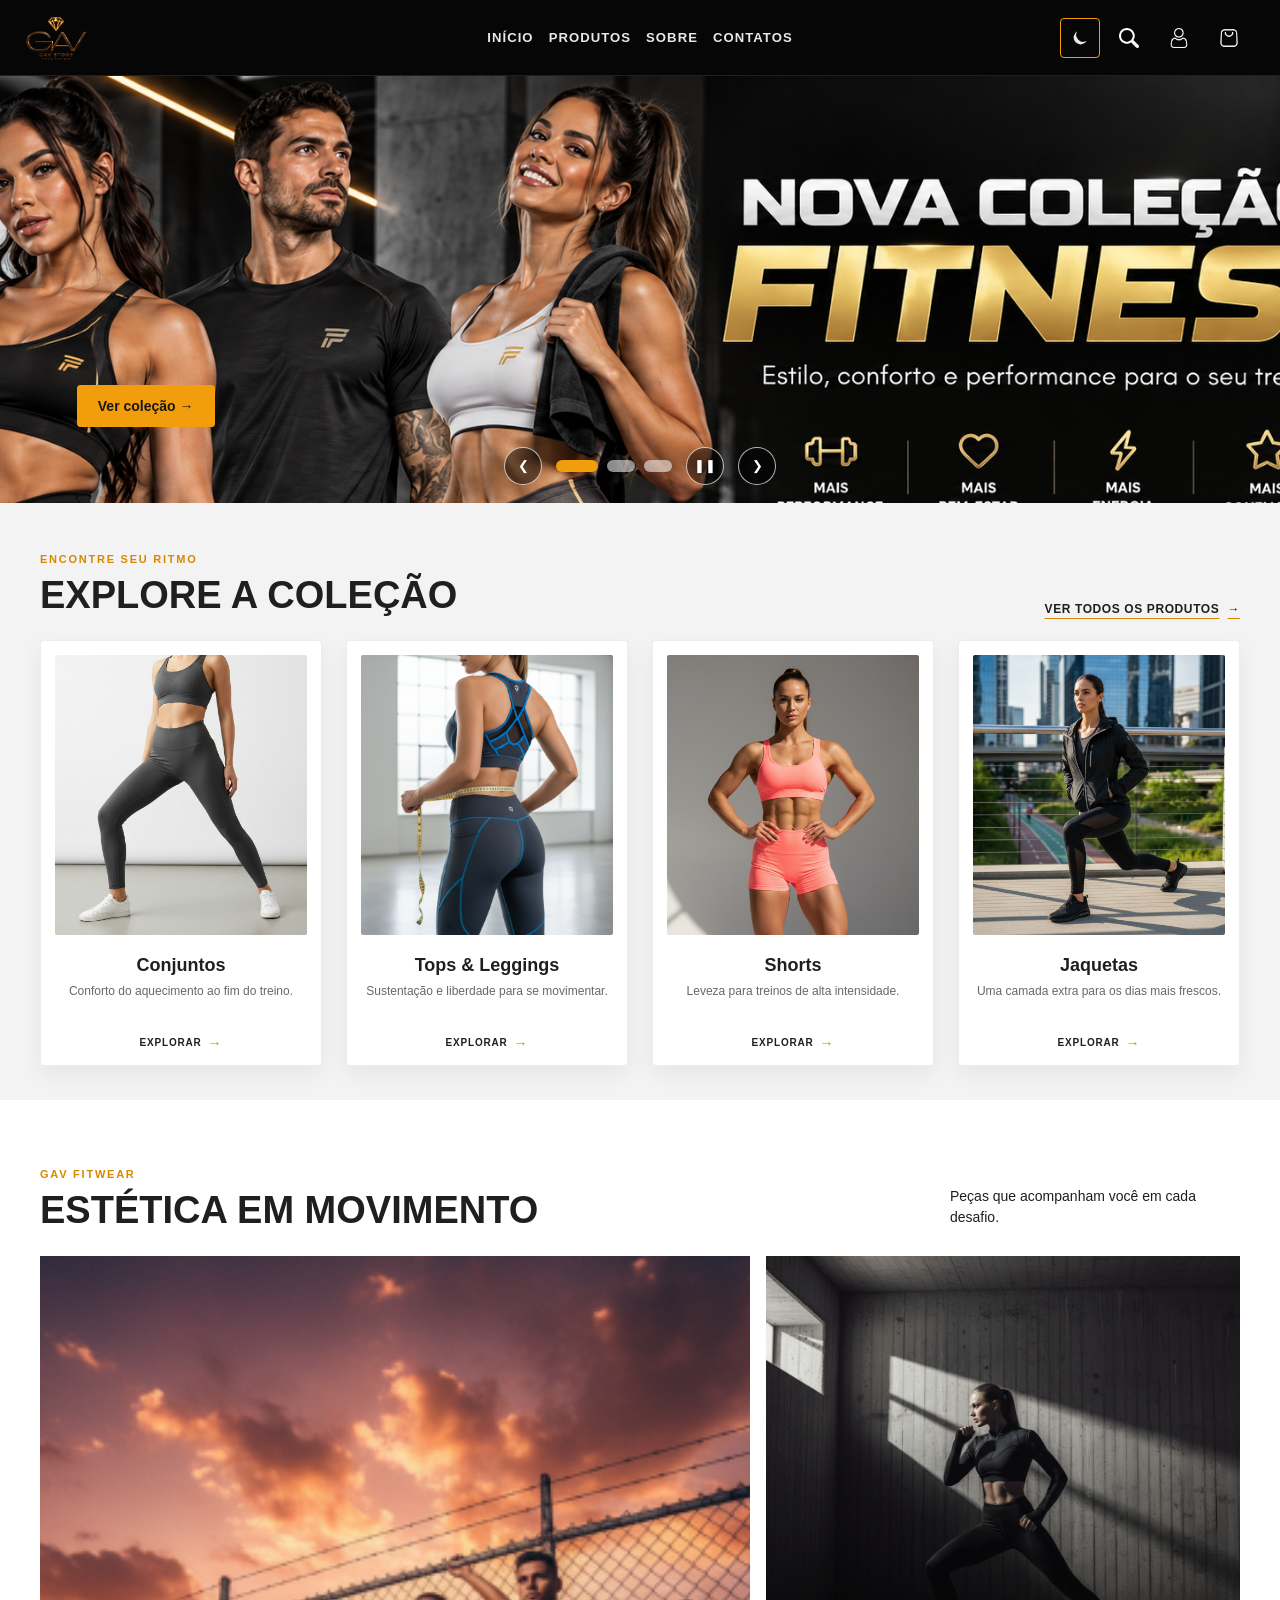
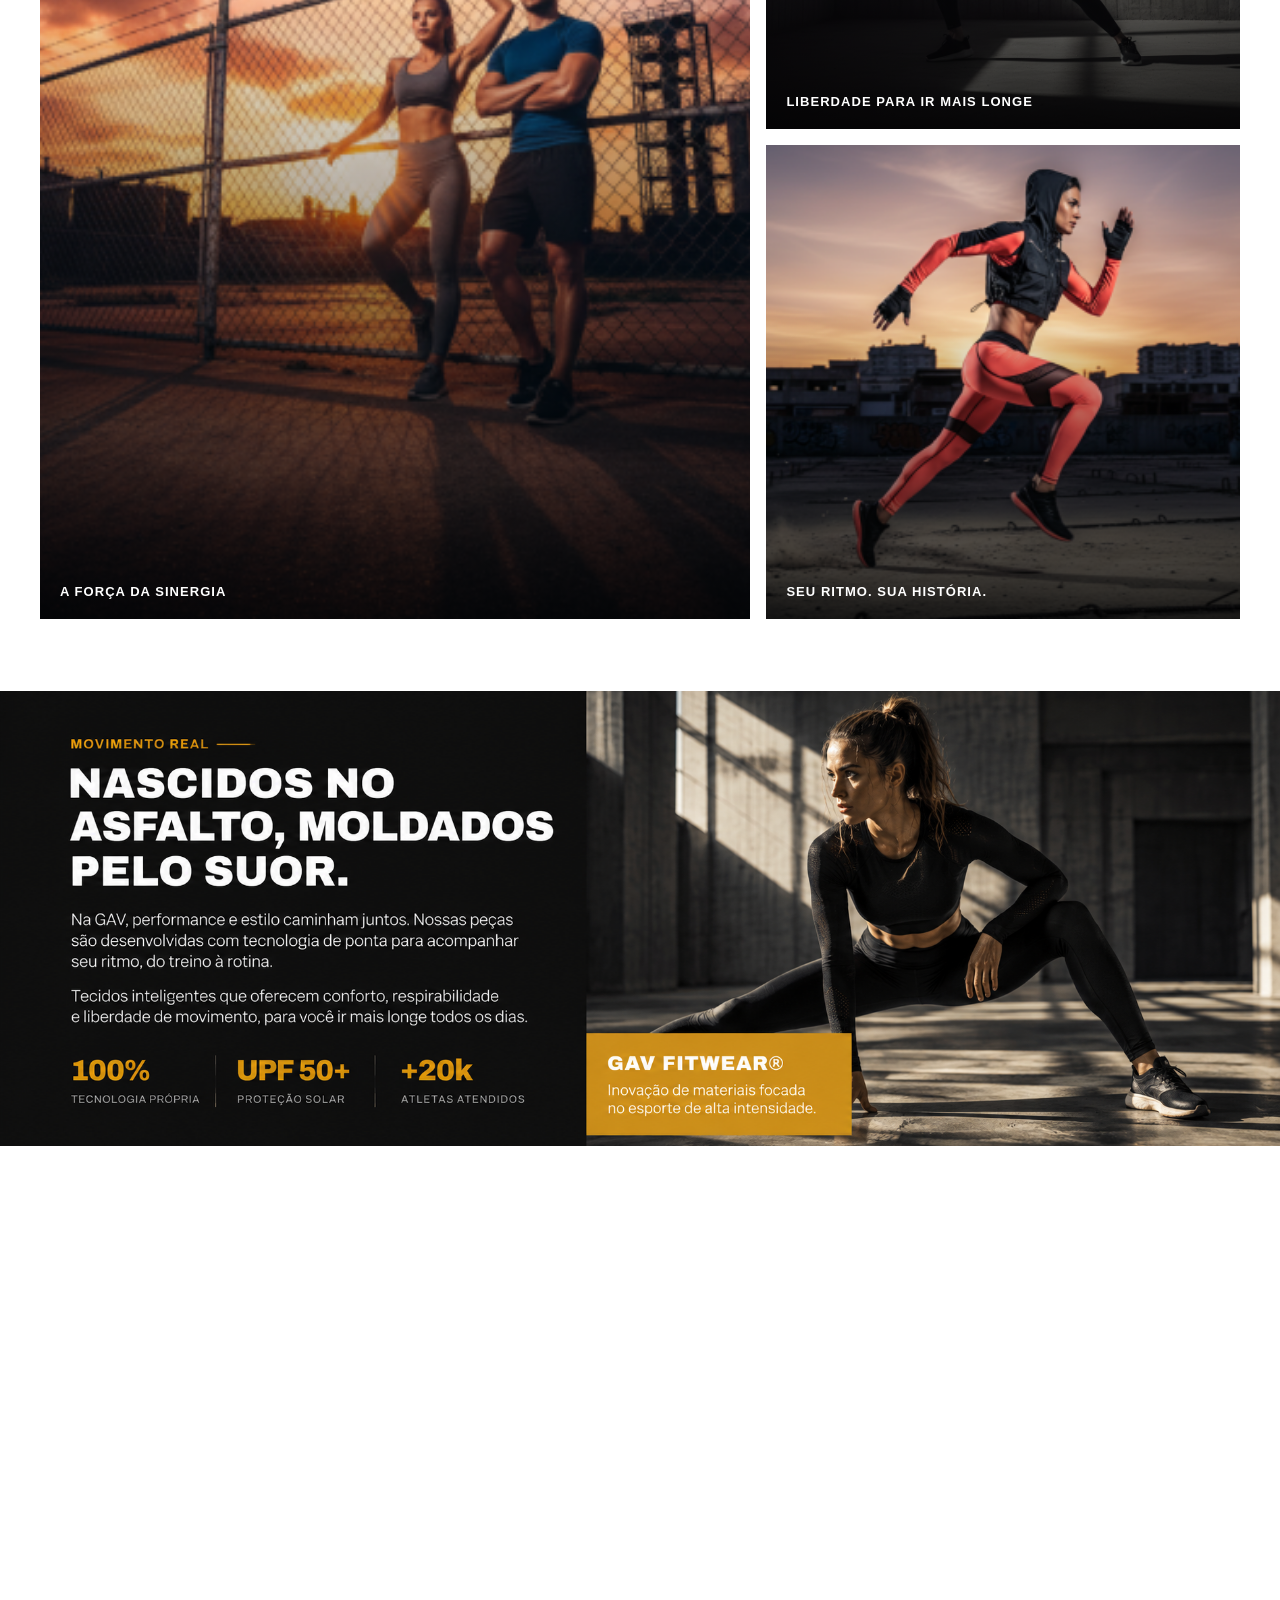
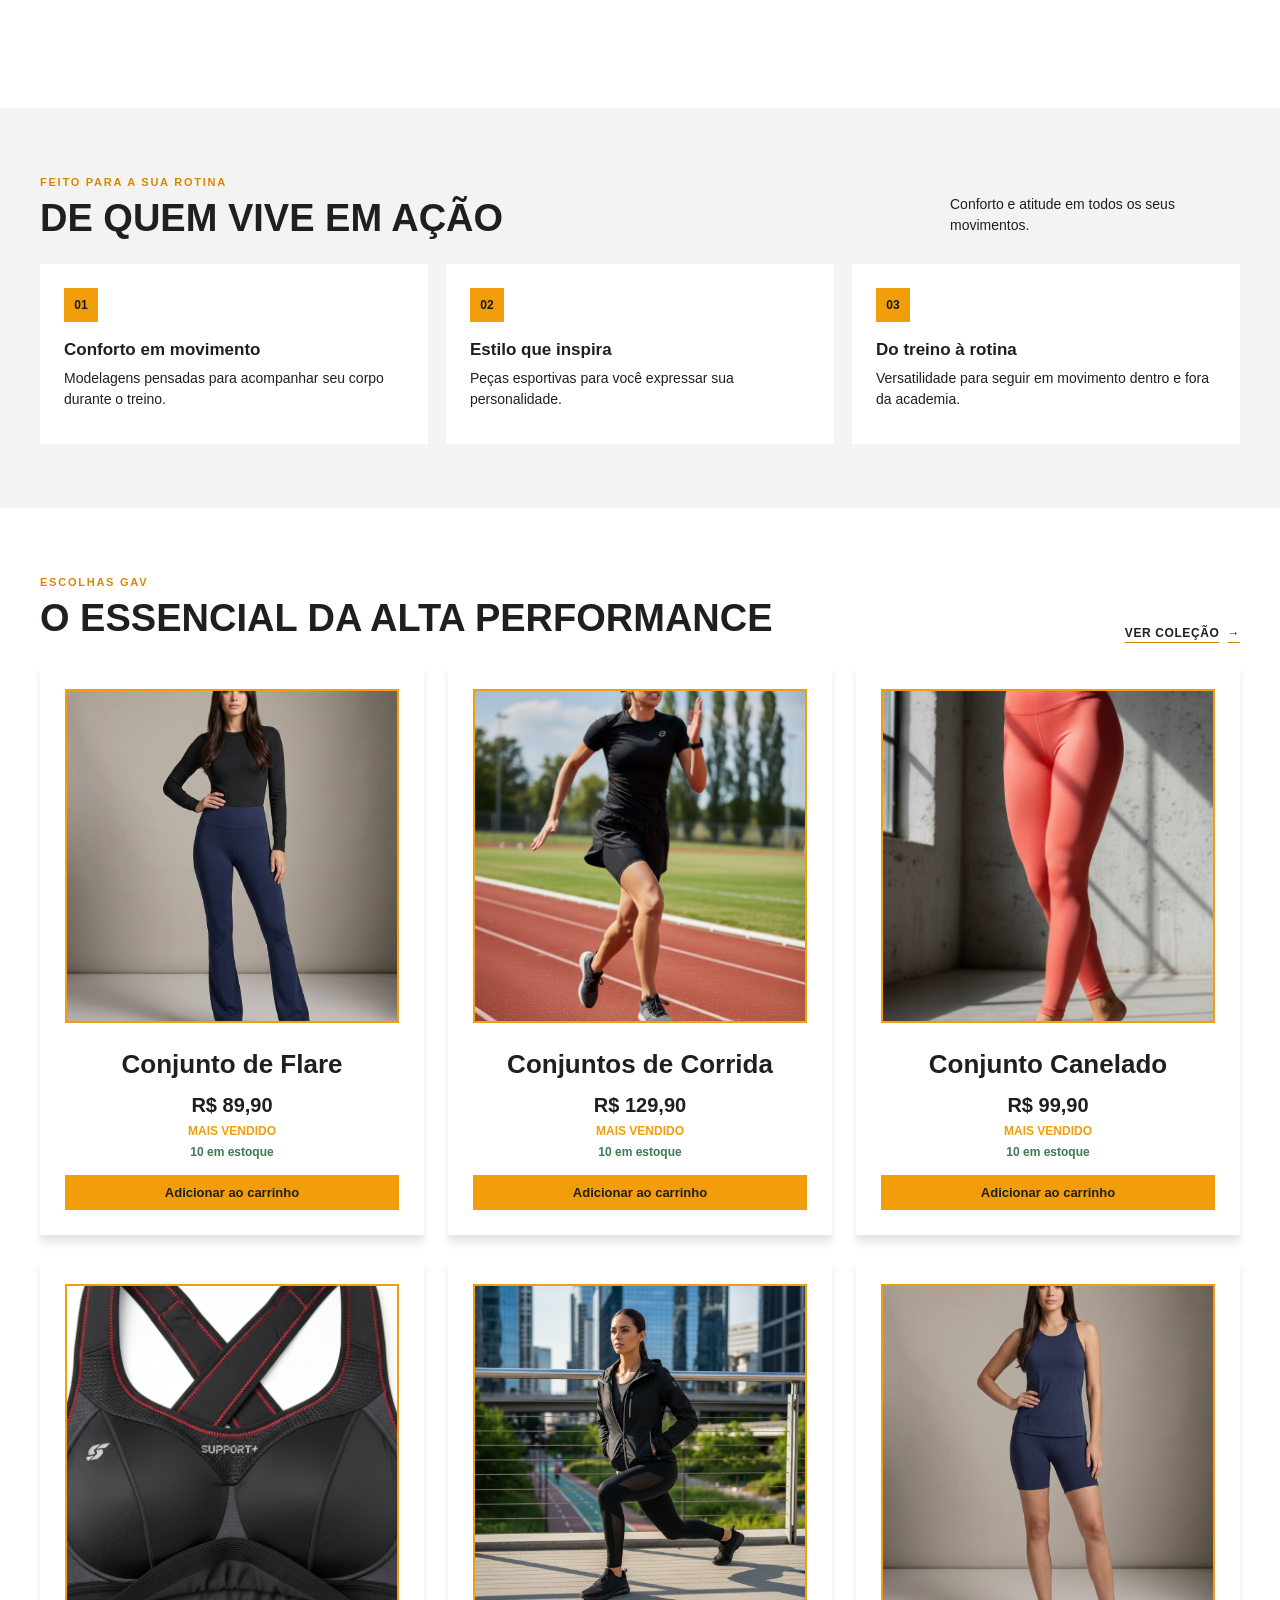
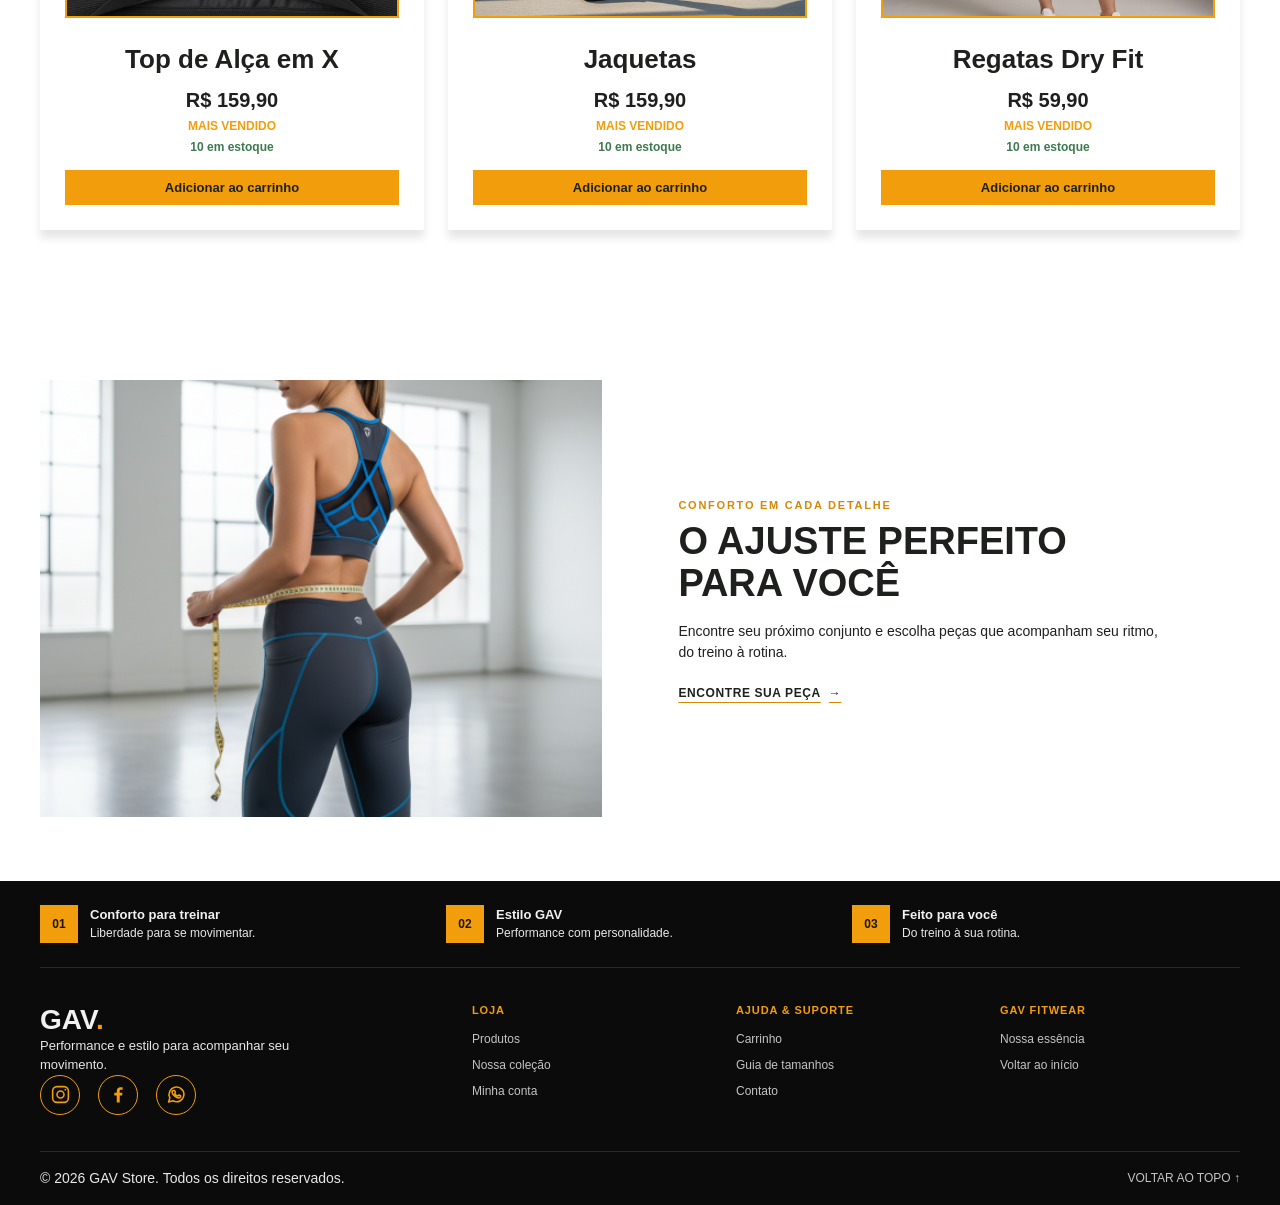
==== index.html @ d222a847 "Site Gav Store WEB" ====
<!DOCTYPE html>
<html lang="pt-BR">
<head>
    <meta charset="UTF-8">
    <meta name="viewport" content="width=device-width, initial-scale=1.0">
    <title>GAV Store</title>
    <link rel="stylesheet" href="style.css">
    
</head>
<body id="Inicio">
    <header class="cabecalho">
      <a class="link-logo" href="#Inicio" aria-label="GAV Store - início">
        <img class="logo-imagem" src="imagens/logo3d.png" alt="Logo da GAV Store" width="150" height="150">
      </a>

      <a class="carrinho" href="carrinho.html" aria-label="Carrinho de compras" title="Carrinho">
        <img src="imagens/carrinho.png" alt="">
      </a>
      <a class="perfil" href="perfil.html" aria-label="Perfil de usuario" title="Perfil">
        <img src="imagens/perfil.png" alt=""> 
      </a>
      <a class="lupa" href="pesquisa.html" aria-label="Pesquisar no site" title="Pesquisar">
        <img src="imagens/lupa.png" alt="">
      </a>
      <button class="alternar-tema" type="button" aria-label="Ativar tema escuro" aria-pressed="false"></button>
                <div id="topo">
            <nav class="menu"> 
                <a href="#Inicio">INÍCIO</a>
                <a href="#Produto" data-menu-site="produtos">PRODUTOS</a>
                <a href="#Sobre" data-menu-site="menuSobre">SOBRE</a>
                <a href="#Contatos" data-menu-site="menuContatos">CONTATOS</a>
            </nav>

        </div>
      </header>

      <main>
        <section class="carrossel" data-area-site="carrossel" aria-label="Destaques da GAV Store" aria-roledescription="carrossel">
          <div class="carrossel-slides">
            <article class="carrossel-slide ativo" aria-label="1 de 3" aria-roledescription="slide" aria-hidden="false">
              <img data-imagem-site="slide1" src="imagens/banner.png" alt="Atleta correndo em uma pista urbana ao entardecer">
              <a class="botao-banner" data-texto-site="botaoSlide1" href="#Produto">Ver coleção <span aria-hidden="true">&rarr;</span></a>
            </article>
            <article class="carrossel-slide" aria-label="2 de 3" aria-roledescription="slide" aria-hidden="true" inert>
              <img data-imagem-site="slide2" src="imagens/figma/atleta-estudio.png" alt="Atleta treinando em um estúdio de concreto iluminado">
            </article>
            <article class="carrossel-slide" aria-label="3 de 3" aria-roledescription="slide" aria-hidden="true" inert>
              <img data-imagem-site="slide3" src="imagens/figma/treino-dupla-por-do-sol.png" alt="Duas pessoas treinando em uma quadra ao pôr do sol">
              <div class="carrossel-legenda">
                <span>FEITO PARA VOCÊ</span>
                <h1>Seu movimento, suas regras.</h1>
                <p data-texto-site="descricaoSlide">Encontre peças que acompanham cada treino.</p>
                <a href="#Produto" class="botao-banner" data-texto-site="botaoSlide3">Explore os produtos</a>
              </div>
            </article>
          </div>

          <div class="carrossel-controles">
            <button class="carrossel-seta anterior" type="button" aria-label="Slide anterior">
              <span aria-hidden="true">&#10094;</span>
            </button>
            <div class="carrossel-indicadores" aria-label="Escolher destaque">
              <button class="ativo" type="button" aria-label="Ir para o slide 1" aria-current="true"></button>
              <button type="button" aria-label="Ir para o slide 2"></button>
              <button type="button" aria-label="Ir para o slide 3"></button>
            </div>
            <button class="carrossel-pausa" type="button" aria-label="Pausar carrossel" aria-pressed="false">
              <span aria-hidden="true">&#10074;&#10074;</span>
            </button>
            <button class="carrossel-seta proximo" type="button" aria-label="Próximo slide">
              <span aria-hidden="true">&#10095;</span>
            </button>
          </div>
        </section>

        <section class="colecao-inicial" data-area-site="colecao" aria-labelledby="colecao-inicial-titulo">
          <div class="titulo-secao">
            <div>
              <span class="sobretitulo">ENCONTRE SEU RITMO</span>
              <h2 id="colecao-inicial-titulo">EXPLORE A COLEÇÃO</h2>
            </div>
            <a class="link-secao" href="#Produto">VER TODOS OS PRODUTOS <span aria-hidden="true">&rarr;</span></a>
          </div>
          <div class="secao-cards">
          <div class="card">
            <img data-imagem-site="categoria1" src="imagens/figma/conjunto-preto.png" alt="Conjunto preto de top e legging esportiva">
            <h3>Conjuntos</h3>
            <p>Conforto do aquecimento ao fim do treino.</p>
            <a class="link-categoria" href="#Produto">EXPLORAR <span aria-hidden="true">&rarr;</span></a>
          </div>
          <div class="card">
            <img data-imagem-site="categoria2" src="imagens/figma/ajuste-conjunto-azul.png" alt="Conjunto esportivo azul com detalhes cruzados nas costas">
            <h3>Tops &amp; Leggings</h3>
            <p>Sustentação e liberdade para se movimentar.</p>
            <a class="link-categoria" href="#Produto">EXPLORAR <span aria-hidden="true">&rarr;</span></a>
          </div>
          <div class="card">
            <img data-imagem-site="categoria3" src="imagens/figma/conjunto-coral-shorts.png" alt="Conjunto esportivo coral com shorts">
            <h3>Shorts</h3>
            <p>Leveza para treinos de alta intensidade.</p>
            <a class="link-categoria" href="#Produto">EXPLORAR <span aria-hidden="true">&rarr;</span></a>
          </div>
          <div class="card">
            <img data-imagem-site="categoria4" src="imagens/figma/atleta-jaqueta-urbana.png" alt="Atleta usando jaqueta esportiva em ambiente urbano">
            <h3>Jaquetas</h3>
            <p>Uma camada extra para os dias mais frescos.</p>
            <a class="link-categoria" href="#Produto">EXPLORAR <span aria-hidden="true">&rarr;</span></a>
          </div>
          </div>
        </section>

        <section class="movimento" id="Sobre" data-area-site="movimento" aria-labelledby="movimento-titulo">
          <div class="titulo-secao">
            <div>
              <span class="sobretitulo">GAV FITWEAR</span>
              <h2 id="movimento-titulo">ESTÉTICA EM MOVIMENTO</h2>
            </div>
            <p>Peças que acompanham você em cada desafio.</p>
          </div>
          <div class="galeria-movimento">
            <a class="imagem-movimento destaque-movimento" href="#Produto">
              <img data-imagem-site="galeria1" src="imagens/figma/treino-dupla-por-do-sol-preview.png" alt="Atleta correndo em uma pista urbana ao entardecer">
              <span>A FORÇA DA SINERGIA</span>
            </a>
            <a class="imagem-movimento" href="#Produto">
              <img data-imagem-site="galeria2" src="imagens/figma/atleta-estudio-preview.png" alt="Atleta treinando em um estúdio de concreto iluminado">
              <span>LIBERDADE PARA IR MAIS LONGE</span>
            </a>
            <a class="imagem-movimento" href="#Produto"> 
              <img data-imagem-site="galeria3" src="imagens/figma/corrida-urbana-preview.png" alt="Duas pessoas treinando em uma quadra ao pôr do sol">
              <span>SEU RITMO. SUA HISTÓRIA.</span>
            </a>
          </div>
        </section>

        <img class="bannercentro" data-area-site="bannerCentro" data-imagem-site="bannerCentro" src="imagens/bannercentro.png" alt="Atleta correndo por uma trilha em meio à natureza" width="1265" height="450">

        <section class="video-destaque" data-area-site="video" aria-label="Vídeo da GAV Store">
          <iframe
            src="https://www.youtube.com/embed/s7lfjcOwQko"
            title="Vídeo da GAV Store"
            allow="accelerometer; autoplay; clipboard-write; encrypted-media; gyroscope; picture-in-picture; web-share"
            allowfullscreen>
          </iframe>
        </section>

        <section class="manifesto" data-area-site="manifesto" aria-labelledby="manifesto-titulo">
          <div class="titulo-secao">
            <div>
              <span class="sobretitulo">FEITO PARA A SUA ROTINA</span>
              <h2 id="manifesto-titulo">DE QUEM VIVE EM AÇÃO</h2>
            </div>
            <p>Conforto e atitude em todos os seus movimentos.</p>
          </div>
          <div class="diferenciais">
            <article class="diferencial">
              <span class="diferencial-icone" aria-hidden="true">01</span>
              <h3>Conforto em movimento</h3>
              <p>Modelagens pensadas para acompanhar seu corpo durante o treino.</p>
            </article>
            <article class="diferencial">
              <span class="diferencial-icone" aria-hidden="true">02</span>
              <h3>Estilo que inspira</h3>
              <p>Peças esportivas para você expressar sua personalidade.</p>
            </article>
            <article class="diferencial">
              <span class="diferencial-icone" aria-hidden="true">03</span>
              <h3>Do treino à rotina</h3>
              <p>Versatilidade para seguir em movimento dentro e fora da academia.</p>
            </article>
          </div>
        </section>

        <section class="best-sellers" id="Produto" data-area-site="produtos" aria-labelledby="best-sellers-titulo">
          <div class="titulo-secao">
            <div>
              <span class="sobretitulo">ESCOLHAS GAV</span>
              <h2 id="best-sellers-titulo">O ESSENCIAL DA ALTA PERFORMANCE</h2>
            </div>
            <a class="link-secao" href="#Produto">VER COLEÇÃO <span aria-hidden="true">&rarr;</span></a>
          </div>
          <div class="secao-cards" id="lista-produtos" aria-live="polite"></div>
          <p id="aviso-produtos" role="alert" aria-live="assertive"></p>
        </section>

        <section class="guia-tamanhos" data-area-site="guia" aria-labelledby="guia-tamanhos-titulo">
          <img data-imagem-site="guia" src="imagens/figma/ajuste-conjunto-azul.png" alt="Atleta verificando o ajuste de um conjunto esportivo azul">
          <div class="conteudo-guia">
            <span class="sobretitulo">CONFORTO EM CADA DETALHE</span>
            <h2 id="guia-tamanhos-titulo">O AJUSTE PERFEITO PARA VOCÊ</h2>
            <p>Encontre seu próximo conjunto e escolha peças que acompanham seu ritmo, do treino à rotina.</p>
            <a class="link-secao" href="#Produto">ENCONTRE SUA PEÇA <span aria-hidden="true">&rarr;</span></a>
          </div>
        </section>
      </main>

      <footer class="rodape" id="Contatos">
        <div class="beneficios-rodape" data-area-site="beneficiosRodape" aria-label="Diferenciais da GAV Store">
          <div><span aria-hidden="true">01</span><p><strong>Conforto para treinar</strong><br>Liberdade para se movimentar.</p></div>
          <div><span aria-hidden="true">02</span><p><strong>Estilo GAV</strong><br>Performance com personalidade.</p></div>
          <div><span aria-hidden="true">03</span><p><strong>Feito para você</strong><br>Do treino à sua rotina.</p></div>
        </div>
        <div class="rodape-conteudo">
          <div class="rodape-marca">
            <a class="marca-rodape" href="#Inicio">GAV<span>.</span></a>
            <p>Performance e estilo para acompanhar seu movimento.</p>
            <div class="redes-sociais" aria-label="Redes sociais da GAV Store">
              <a href="https://www.instagram.com/" data-rede-social="instagram" target="_blank" rel="noopener noreferrer" aria-label="Instagram" title="Instagram">
                <svg viewBox="0 0 24 24" aria-hidden="true">
                  <rect x="3" y="3" width="18" height="18" rx="5"></rect>
                  <circle cx="12" cy="12" r="4"></circle>
                  <circle class="ponto-icone" cx="17.5" cy="6.5" r="1"></circle>
                </svg>
              </a>
              <a href="https://www.facebook.com/" data-rede-social="facebook" target="_blank" rel="noopener noreferrer" aria-label="Facebook" title="Facebook">
                <svg viewBox="0 0 24 24" aria-hidden="true">
                  <path class="icone-preenchido" d="M13.4 21v-8h2.7l.4-3h-3.1V8.1c0-.9.3-1.5 1.6-1.5h1.7V3.9c-.3 0-1.3-.1-2.5-.1-2.5 0-4.2 1.5-4.2 4.3V10H7.2v3H10v8h3.4z"></path>
                </svg>
              </a>
              <a href="https://www.whatsapp.com/" data-rede-social="whatsapp" target="_blank" rel="noopener noreferrer" aria-label="WhatsApp" title="WhatsApp">
                <svg viewBox="0 0 24 24" aria-hidden="true">
                  <path d="M20.5 11.8a8.5 8.5 0 0 1-12.6 7.4L3 20.5l1.4-4.7a8.5 8.5 0 1 1 16.1-4z"></path>
                  <path d="M8.5 7.8c.2-.4.4-.4.7-.4h.4c.2 0 .3.1.4.4l.7 1.7c.1.2.1.4 0 .5l-.5.6c-.2.2-.2.3-.1.5.3.6.8 1.1 1.3 1.5.6.5 1.2.8 1.8 1 .2.1.4.1.5-.1l.7-.8c.2-.2.3-.2.5-.1l1.6.8c.2.1.3.2.3.4 0 .3-.2 1.2-.8 1.6-.5.4-1.1.6-1.8.5-.6-.1-1.4-.3-2.4-.8-1.3-.6-2.4-1.6-3.3-2.7-.9-1-1.4-2.2-1.5-3.1 0-.7.2-1.2.5-1.5z"></path>
                </svg>
              </a>
            </div>
          </div>
          <nav class="rodape-links" aria-label="Links da loja">
            <div>
              <h3>LOJA</h3>
              <a href="#Produto">Produtos</a>
              <a href="#Sobre">Nossa coleção</a>
              <a href="perfil.html">Minha conta</a>
            </div>
            <div>
              <h3>AJUDA &amp; SUPORTE</h3>
              <a href="carrinho.html">Carrinho</a>
              <a href="#guia-tamanhos-titulo">Guia de tamanhos</a>
              <a href="#Contatos">Contato</a>
            </div>
            <div>
              <h3>GAV FITWEAR</h3>
              <a href="#Sobre">Nossa essência</a>
              <a href="#Inicio">Voltar ao início</a>
            </div>
          </nav>
        </div>
        <div class="rodape-final">
          <p>&copy; 2026 GAV Store. Todos os direitos reservados.</p>
          <a href="#Inicio">VOLTAR AO TOPO &uarr;</a>
        </div>
      </footer>
      <script src="tema.js"></script>
      <script src="carrossel.js"></script>
      <script src="catalogo.js"></script>
      <script src="carrinho.js"></script>
      <script src="site-config.js"></script>
      <script src="metricas.js"></script>
</body>
</html>
---- style.css ----
body {
  background-color: var(--cor-fundo);
  color: var(--cor-texto);
  font-family: Arial, Helvetica, sans-serif;
  margin: 0;
  overflow-x: hidden;
  box-sizing: border-box;
}

:root {
  color-scheme: light;
  --cor-fundo: #ffffff;
  --cor-card: #ffffff;
  --cor-secao: #ffffff;
  --cor-secao-secundaria: #f3f3f3;
  --cor-texto: #1e201e;
  --cor-texto-suave: #686868;
  --cor-preco: #1e201e;
}

body[data-tema="escuro"] {
  color-scheme: dark;
  --cor-fundo: #171717;
  --cor-card: #252525;
  --cor-secao: #1c1c1c;
  --cor-secao-secundaria: #242424;
  --cor-texto: #f1f1f1;
  --cor-texto-suave: #c4c4c4;
  --cor-preco: #f1f1f1;
}

*,
*::before,
*::after {
  box-sizing: inherit;
}

[hidden] {
  display: none !important;
}


h1 {
    color: rgb(225, 225, 225);
    font-family: Arial, sans-serif;

}

p {
    color: rgb(255, 255, 255);
    font-size: 14px;
    line-height: 1.5; 
    
}

.cabecalho {
  position: relative;
  display: flex;
  justify-content: space-between;
  align-items: center;
  background-color: #060606;
  padding: 10px 24px;
  height: 76px;
  box-sizing: border-box;
  color: rgb(5, 5, 5);
  border-bottom: 1px solid rgba(255, 255, 255, 0.1);
}

.link-logo {
  position: absolute;
  left: 24px;
  top: 50%;
  display: flex;
  width: 64px;
  height: 64px;
  align-items: center;
  justify-content: center;
  transform: translateY(-50%);
}

.link-logo .logo-imagem {
  display: block;
  width: 100%;
  height: 100%;
  object-fit: contain;
}

.logo h1 {
    margin: 0;
    font-size: 2rem;
}
.logo {
  position: absolute;
  right: 60%;
  left: 100px;
  top: 50%;
  transform: translateY(-50%);
}

.lupa {
  position: absolute;
  right: 130px;
  top: 50%;
  display: flex;
  align-items: center;
  justify-content: center;
  width: 42px;
  height: 42px;
  transform: translateY(-50%);
}
.lupa img {
  width: 20px;
  height: 20px;
  filter: invert(1);
  transition: filter 0.2s ease, transform 0.2s ease;
}

.lupa:hover img,
.lupa:focus-visible img {
  filter: invert(70%) sepia(96%) saturate(1160%) hue-rotate(352deg) brightness(98%) contrast(94%);
  transform: scale(1.12);
}

.carrinho {
  position: absolute;
  right: 30px;
  top: 50%;
  display: flex;
  align-items: center;
  justify-content: center;
  width: 42px;
  height: 42px;
  transform: translateY(-50%);
}
.carrinho img {
  width: 20px;
  height: 20px;
  filter: invert(1);
  transition: filter 0.2s ease, transform 0.2s ease;
}
.carrinho:hover img,
.carrinho:focus-visible img {
  filter: invert(70%) sepia(96%) saturate(1160%) hue-rotate(352deg) brightness(98%) contrast(94%);
  transform: scale(1.12);
}

.perfil {
  position: absolute;
  right: 80px;
  top: 50%;
  display: flex;
  align-items: center;
  justify-content: center;
  width: 42px;
  height: 42px;
  transform: translateY(-50%);
}
.perfil img {
  width: 20px;
  height: 20px;
  filter: invert(1);
  transition: filter 0.2s ease, transform 0.2s ease;
}

.perfil:hover img,
.perfil:focus-visible img {
  filter: invert(70%) sepia(96%) saturate(1160%) hue-rotate(352deg) brightness(98%) contrast(94%);
  transform: scale(1.12);
}

.alternar-tema {
  position: absolute;
  right: 180px;
  top: 50%;
  display: flex;
  width: 40px;
  height: 40px;
  align-items: center;
  justify-content: center;
  padding: 0;
  transform: translateY(-50%);
  border: 1px solid #f29d0b;
  border-radius: 4px;
  background-color: transparent;
  color: #e8e8e8;
  cursor: pointer;
  transition: background-color 0.2s ease, color 0.2s ease;
}

.alternar-tema svg {
  width: 20px;
  height: 20px;
  fill: none;
  stroke: currentColor;
  stroke-linecap: round;
  stroke-linejoin: round;
  stroke-width: 1.8;
}

.alternar-tema .icone-lua {
  fill: currentColor;
  stroke: none;
}

.alternar-tema:hover,
.alternar-tema:focus-visible {
  background-color: #f29d0b;
  color: #1e201e;
}

.menu {
  display: flex;
  justify-content: center;
  gap: 28px;
}

.menu a {
  position: relative;
  padding: 10px 0;
  color: #e8e8e8;
  text-decoration: none;
  font-family: Montserrat, Arial, sans-serif;
  font-weight: bold;
  font-size: 0.82rem;
  letter-spacing: 0.08em;
}

.menu a::after {
  position: absolute;
  right: 0;
  bottom: 3px;
  left: 0;
  height: 2px;
  transform: scaleX(0);
  transform-origin: left;
  background-color: #f29d0b;
  content: "";
  transition: transform 0.2s ease;
}

.menu a:hover,
.menu a:focus-visible {
  color: #fff;
}

.menu a:hover::after,
.menu a:focus-visible::after {
  transform: scaleX(1);
}


#topo nav {
    display: flex;
    gap: 15px;
}

#topo {
  flex: 1;
}

.banner {
  display: block;
  width: 100%;
  height: auto;
  object-fit: cover;
}

.carrossel {
  position: relative;
  overflow: hidden;
  width: 100%;
  background-color: #080808;
  color: #fff;
}

.carrossel-slides {
  position: relative;
  width: 100%;
  aspect-ratio: 3 / 1;
  background: #080808;
}

.carrossel-slide {
  position: absolute;
  inset: 0;
  overflow: hidden;
  display: none;
  opacity: 0;
}

.carrossel-slide.ativo {
  z-index: 1;
  display: block;
  animation: entrada-slide 500ms ease both;
}

@keyframes entrada-slide {
  from {
    opacity: 0.55;
  }
  to {
    opacity: 1;
  }
}

.carrossel-slide > img {
  display: block;
  width: 100%;
  height: 150%;
  object-fit: cover;
}

.carrossel-slide:nth-child(3) > img {
  object-position: center 38%;
}

.carrossel-slide:first-child > img {
  object-position: center;
}

@media (max-width: 600px) {
  .botao-banner {
    bottom: 58px;
    left: 22px;
    padding: 10px 14px;
    font-size: 11px;
  }
}

.carrossel-legenda {
  position: absolute;
  inset: 0;
  display: flex;
  flex-direction: column;
  align-items: flex-start;
  justify-content: center;
  padding: clamp(24px, 8vw, 120px);
  background: linear-gradient(90deg, rgba(0, 0, 0, 0.78), rgba(0, 0, 0, 0.32) 48%, transparent 78%);
}

.carrossel-legenda > span {
  color: #f29d0b;
  font-size: clamp(11px, 1.2vw, 15px);
  font-weight: bold;
  letter-spacing: 0.18em;
}

.carrossel-legenda h1 {
  max-width: 560px;
  margin: 12px 0;
  color: #fff;
  font-size: clamp(28px, 5.5vw, 68px);
  line-height: 1.05;
}

.carrossel-legenda p {
  max-width: 440px;
  margin: 0 0 20px;
  color: #f1f1f1;
  font-size: clamp(14px, 1.5vw, 19px);
}

.botao-banner {
  display: inline-block;
  padding: 12px 20px;
  border: 1px solid #f29d0b;
  border-radius: 3px;
  background-color: #f29d0b;
  color: #171717;
  font-size: 14px;
  font-weight: bold;
  text-decoration: none;
  transition: background-color 0.2s ease, color 0.2s ease;
  position: absolute;
  z-index: 1;
  bottom: 76px;
  left: clamp(22px, 6vw, 80px)
}

.botao-banner:hover,
.botao-banner:focus-visible {
  background-color: transparent;
  color: #f29d0b;
}

.carrossel-controles {
  position: absolute;
  z-index: 2;
  right: 0;
  bottom: 18px;
  left: 0;
  display: flex;
  align-items: center;
  justify-content: center;
  gap: 14px;
}

.carrossel-seta,
.carrossel-pausa {
  display: grid;
  width: 38px;
  height: 38px;
  place-items: center;
  border: 1px solid rgba(255, 255, 255, 0.7);
  border-radius: 50%;
  background-color: rgba(0, 0, 0, 0.48);
  color: #fff;
  cursor: pointer;
  transition: background-color 0.2s ease, color 0.2s ease;
}

.carrossel-seta:hover,
.carrossel-seta:focus-visible,
.carrossel-pausa:hover,
.carrossel-pausa:focus-visible {
  background-color: #f29d0b;
  color: #171717;
}

.carrossel-indicadores {
  display: flex;
  align-items: center;
  gap: 9px;
}

.carrossel-indicadores button {
  width: 28px;
  height: 12px;
  padding: 0;
  border: 0;
  border-radius: 8px;
  background-color: rgba(255, 255, 255, 0.55);
  cursor: pointer;
  transition: background-color 0.2s ease, width 0.2s ease;
}

.carrossel-indicadores button.ativo {
  width: 42px;
  background-color: #f29d0b;
}

@media (prefers-reduced-motion: reduce) {
  .carrossel-slide,
  .carrossel-seta,
  .carrossel-pausa,
  .carrossel-indicadores button {
    transition: none;
  }

  .carrossel-slide.ativo {
    animation: none;
  }
}

.bannercentro {
  display: block;
  width: min(100% - 0.5px, 1300px);
  height: auto;
  aspect-ratio: 1265 / 450;
  margin: 8px auto 24px;
  object-fit: cover;
}

.video-destaque {
  width: min(100% - 48px, 900px);
  margin: 0 auto 32px;
}

.video-destaque iframe {
  display: block;
  width: 100%;
  aspect-ratio: 16 / 9;
  border: 0;
}

.movimento,
.best-sellers {
  padding: 64px 0;
  background-color: var(--cor-secao);
  color: var(--cor-texto);
}

.titulo-secao {
  display: flex;
  width: min(100% - 48px, 1200px);
  align-items: flex-end;
  justify-content: space-between;
  gap: 24px;
  margin: 0 auto 24px;
}

.sobretitulo {
  color: #d88700;
  font-size: 11px;
  font-weight: bold;
  letter-spacing: 0.16em;
}

.titulo-secao h2,
.conteudo-guia h2 {
  margin: 8px 0 0;
  color: var(--cor-texto);
  font-size: clamp(24px, 3.2vw, 38px);
  font-weight: 800;
  line-height: 1.1;
}

.titulo-secao > p {
  max-width: 290px;
  margin: 0 0 4px;
  color: var(--cor-texto);
  font-size: 14px;
}

.galeria-movimento {
  display: grid;
  width: min(100% - 48px, 1200px);
  grid-template-columns: 1.2fr 0.8fr;
  grid-template-rows: repeat(2, minmax(170px, 1fr));
  gap: 16px;
  margin: 0 auto;
}

.imagem-movimento {
  position: relative;
  display: block;
  min-height: 170px;
  overflow: hidden;
  background-color: #171717;
  color: #fff;
}

.destaque-movimento {
  grid-row: span 2;
}

.imagem-movimento::after {
  position: absolute;
  inset: 35% 0 0;
  background: linear-gradient(transparent, rgba(0, 0, 0, 0.78));
  content: "";
}

.imagem-movimento img {
  display: block;
  width: 100%;
  height: 100%;
  min-height: inherit;
  object-fit: cover;
  transition: transform 0.4s ease;
}

.imagem-movimento:hover img,
.imagem-movimento:focus-visible img {
  transform: scale(1.04);
}

.imagem-movimento span {
  position: absolute;
  z-index: 1;
  bottom: 20px;
  left: 20px;
  color: #fff;
  font-size: 13px;
  font-weight: bold;
  letter-spacing: 0.08em;
}

.manifesto {
  padding: 64px 0;
  background-color: var(--cor-secao-secundaria);
  color: var(--cor-texto);
}

.diferenciais {
  display: grid;
  width: min(100% - 48px, 1200px);
  grid-template-columns: repeat(3, minmax(0, 1fr));
  gap: 18px;
  margin: 0 auto;
}

.diferencial {
  min-height: 180px;
  padding: 24px;
  background-color: var(--cor-secao);
}

.diferencial-icone {
  display: inline-grid;
  width: 34px;
  height: 34px;
  place-items: center;
  background-color: #f29d0b;
  color: #171717;
  font-size: 12px;
  font-weight: bold;
}

.diferencial h3 {
  margin: 18px 0 8px;
  color: var(--cor-texto);
  font-size: 17px;
}

.diferencial p {
  margin: 0;
  color: var(--cor-texto);
  font-size: 14px;
}

.best-sellers {
  padding-bottom: 48px;
}

.colecao-inicial {
  padding: 46px 0 34px;
  background-color: var(--cor-secao-secundaria);
  color: var(--cor-texto);
}

.colecao-inicial .titulo-secao {
  align-items: flex-end;
}

.colecao-inicial .secao-cards {
  padding-top: 0;
  padding-bottom: 0;
}

.colecao-inicial .card {
  padding: 14px;
  border: 1px solid rgba(30, 32, 30, 0.08);
  border-radius: 4px;
  box-shadow: 0 8px 22px rgba(0, 0, 0, 0.06);
}

.colecao-inicial .card:hover {
  transform: translateY(-5px);
}

.colecao-inicial .card img {
  aspect-ratio: 0.9 / 1;
  margin-bottom: 10px;
  border: 0;
  border-radius: 2px;
}

.colecao-inicial .card h3 {
  margin: 6px 0;
  font-size: 18px;
}

.colecao-inicial .card p {
  min-height: 42px;
  margin: 0 0 8px;
  color: var(--cor-texto-suave);
  font-size: 12px;
}

.link-categoria {
  display: inline-flex;
  align-items: center;
  gap: 6px;
  color: var(--cor-texto);
  font-size: 10px;
  font-weight: bold;
  letter-spacing: 0.08em;
  text-decoration: none;
}

.link-categoria:hover,
.link-categoria:focus-visible {
  color: #b87500;
}

.link-categoria span {
  color: #d88700;
  font-size: 14px;
}

.best-sellers .secao-cards {
  grid-template-columns: repeat(3, minmax(0, 1fr));
  padding-top: 0;
}

.link-secao {
  display: inline-flex;
  align-items: center;
  gap: 8px;
  color: var(--cor-texto);
  font-size: 12px;
  font-weight: bold;
  letter-spacing: 0.05em;
  text-decoration-color: #d88700;
  text-underline-offset: 5px;
}

.link-secao:hover,
.link-secao:focus-visible {
  color: #d88700;
}

.guia-tamanhos {
  display: grid;
  width: min(100% - 48px, 1200px);
  grid-template-columns: 1fr 1fr;
  align-items: center;
  gap: clamp(28px, 6vw, 80px);
  margin: 0 auto;
  padding: 64px 0;
  color: var(--cor-texto);
}

.guia-tamanhos > img {
  display: block;
  width: 100%;
  max-height: 440px;
  object-fit: cover;
}

.conteudo-guia h2 {
  max-width: 450px;
  margin-bottom: 16px;
}

.conteudo-guia p {
  max-width: 480px;
  margin: 0 0 20px;
  color: var(--cor-texto);
}

.rodape {
  margin-top: 0;
  padding: 0 40px;
  background-color: #0b0b0b;
  text-align: left;
}

.beneficios-rodape {
  display: grid;
  max-width: 1200px;
  grid-template-columns: repeat(3, minmax(0, 1fr));
  gap: 18px;
  margin: 0 auto;
  padding: 24px 0;
  border-bottom: 1px solid #292929;
}

.beneficios-rodape > div {
  display: flex;
  align-items: center;
  gap: 12px;
}

.beneficios-rodape > div > span {
  display: grid;
  width: 38px;
  height: 38px;
  flex: 0 0 auto;
  place-items: center;
  background-color: #f29d0b;
  color: #171717;
  font-size: 12px;
  font-weight: bold;
}

.beneficios-rodape p {
  color: #c4c4c4;
  font-size: 12px;
}

.beneficios-rodape strong {
  color: #f1f1f1;
  font-size: 13px;
}

.rodape-conteudo {
  display: grid;
  max-width: 1200px;
  grid-template-columns: 1fr 2fr;
  gap: 48px;
  margin: 0 auto;
  padding: 36px 0;
}

.marca-rodape {
  color: #f1f1f1;
  font-size: 28px;
  font-weight: 900;
  text-decoration: none;
}

.marca-rodape span {
  color: #f29d0b;
}

.rodape-marca > p {
  max-width: 260px;
  margin: 12px 0 18px;
  color: #c4c4c4;
  font-size: 13px;
}

.rodape-marca .redes-sociais {
  justify-content: flex-start;
  margin-bottom: 0;
}

.rodape-links {
  display: grid;
  grid-template-columns: repeat(3, minmax(0, 1fr));
  gap: 24px;
}

.rodape-links > div {
  display: grid;
  align-content: start;
  gap: 12px;
}

.rodape-links h3 {
  margin: 0 0 4px;
  color: #f29d0b;
  font-size: 11px;
  letter-spacing: 0.08em;
}

.rodape-links a,
.rodape-final a {
  color: #c4c4c4;
  font-size: 12px;
  text-decoration: none;
}

.rodape-links a:hover,
.rodape-links a:focus-visible,
.rodape-final a:hover,
.rodape-final a:focus-visible {
  color: #f29d0b;
}

.rodape-final {
  display: flex;
  max-width: 1200px;
  align-items: center;
  justify-content: space-between;
  gap: 16px;
  margin: 0 auto;
  padding: 16px 0;
  border-top: 1px solid #292929;
}

.redes-sociais {
  display: flex;
  justify-content: center;
  gap: 18px;
  margin-bottom: 14px;
}

.redes-sociais a {
  display: inline-flex;
  width: 40px;
  height: 40px;
  align-items: center;
  justify-content: center;
  border: 1px solid #f29d0b;
  border-radius: 50%;
  color: #f29d0b;
  transition: background-color 0.2s ease, color 0.2s ease, transform 0.2s ease;
}

.redes-sociais a:hover,
.redes-sociais a:focus-visible {
  background-color: #f29d0b;
  color: #0b0b0b;
  transform: translateY(-2px);
}

.redes-sociais svg {
  width: 21px;
  height: 21px;
  fill: none;
  stroke: currentColor;
  stroke-linecap: round;
  stroke-linejoin: round;
  stroke-width: 1.8;
}

.redes-sociais .icone-preenchido,
.redes-sociais .ponto-icone {
  fill: currentColor;
  stroke: none;
}

.rodape p {
  margin: 0;
  color: #e8e8e8;
}

.secao-cards {
  display: grid;
  grid-template-columns: repeat(4, minmax(0, 1fr));
  gap: 24px;
  width: min(100% - 48px, 1200px);
  margin: 0 auto;
  padding: 24px 0;
}

.card {
  background-color: var(--cor-card);
  border-radius: 10px;
  padding: 25px;
  width: 100%;
  text-align: center;
  box-shadow: 0 8px 8px rgba(0, 0, 0, 0.10);
  transition: transform 0.3s;
  box-sizing: border-box;
}

.card:hover {
  transform: scale(1.05);
}

.card img {
  width: 100%;
  aspect-ratio: 1 / 1.2;
  height: auto;
  object-fit: cover;
  border-radius: 10px;
  border: 2px solid #f29d0b;
  margin-bottom: 12px;
  box-sizing: border-box;
}

.best-sellers .card,
.best-sellers .card img {
  border-radius: 0;
}

.best-sellers .card img {
  aspect-ratio: 1 / 1;
}

.card .galeria-card-produto {
  display: grid;
  gap: 8px;
  margin-bottom: 12px;
}

.card .quadro-imagem-principal {
  overflow: hidden;
  aspect-ratio: 1 / 1;
  background-color: var(--cor-secao-secundaria);
}

.card .galeria-card-produto > .imagem-principal-produto {
  display: block;
  width: 100%;
  height: 100%;
  aspect-ratio: auto;
  margin: 0;
  object-fit: cover;
  transition: transform 0.2s ease;
}

.card .miniaturas-produto {
  display: flex;
  justify-content: center;
  gap: 7px;
}

.card .miniatura-produto {
  width: 44px;
  height: 48px;
  overflow: hidden;
  padding: 2px;
  border: 1px solid #d7d7d7;
  border-radius: 4px;
  background: var(--cor-card);
  cursor: pointer;
}

.card .miniatura-produto.selecionada,
.card .miniatura-produto:focus-visible {
  border: 2px solid #f29d0b;
  outline: 0;
}

.card .miniatura-produto img {
  display: block;
  width: 100%;
  height: 100%;
  margin: 0;
  border: 0;
  border-radius: 2px;
  aspect-ratio: auto;
  object-fit: cover;
}

.card h3 {
  color: var(--cor-texto);
  font-family: Montserrat, sans-serif;
  font-size: 26px;
  margin-bottom: 10px;
}

.card p {
  color: #efb70f;
  font-size: 14px;
}

.card .preco {
  color: var(--cor-preco);
  font-size: 20px;
  font-weight: bold;
  margin: 8px 0 4px;
}

.etiqueta {
  color: #f29d0b;
  display: block;
  font-size: 12px;
  font-weight: bold;
  text-transform: uppercase;
}

.card .estoque-produto {
  margin: 5px 0 0;
  color: #3d7950;
  font-size: 12px;
  font-weight: 700;
}

.card .estoque-produto.sem-estoque {
  color: #a23d3d;
}

.botao-carrinho {
  display: block;
  width: 100%;
  margin-top: 14px;
  padding: 10px 12px;
  border: 0;
  background-color: #f29d0b;
  color: #1e201e;
  font-size: 13px;
  font-weight: bold;
  font-family: inherit;
  text-align: center;
  cursor: pointer;
  transition: background-color 0.2s ease, color 0.2s ease;
}

.botao-carrinho:hover,
.botao-carrinho:focus-visible {
  background-color: #1e201e;
  color: #ffffff;
}

.botao-carrinho:disabled {
  background-color: #d9d9d9;
  color: #626262;
  cursor: not-allowed;
}

.pagina-cadastro {
  display: grid;
  min-height: calc(100vh - 80px);
  place-items: center;
  padding: 48px 20px;
}

.cartao-cadastro {
  width: min(100%, 520px);
  padding: 36px;
  border-radius: 12px;
  background-color: var(--cor-card);
  box-shadow: 0 12px 32px rgba(0, 0, 0, 0.14);
}

.dados-perfil {
  display: grid;
  gap: 12px;
  margin: 24px 0;
}

.dados-perfil > div {
  padding-bottom: 10px;
  border-bottom: 1px solid rgba(128, 128, 128, 0.3);
}

.dados-perfil dt {
  color: var(--cor-texto-suave);
  font-size: 12px;
}

.dados-perfil dd {
  margin: 4px 0 0;
  color: var(--cor-texto);
  overflow-wrap: anywhere;
}

.resumo-perfil-carrinho {
  margin: 0 0 16px;
  padding: 14px;
  background-color: var(--cor-secao-secundaria);
  color: var(--cor-texto);
  font-size: 14px;
}

.acoes-perfil {
  display: grid;
  gap: 10px;
}

.acoes-perfil .botao-cadastro {
  display: flex;
  align-items: center;
  justify-content: center;
  min-height: 46px;
  margin: 0;
  padding: 10px 14px;
  text-align: center;
  text-decoration: none;
}

.botao-secundario-perfil {
  min-height: 42px;
  border: 1px solid #d88700;
  border-radius: 5px;
  background: transparent;
  color: var(--cor-texto);
  font: inherit;
  cursor: pointer;
}

.botao-secundario-perfil:hover,
.botao-secundario-perfil:focus-visible {
  background-color: var(--cor-secao-secundaria);
}

.selo-cadastro {
  color: #d88700;
  font-size: 12px;
  font-weight: bold;
  letter-spacing: 0.16em;
}

.cartao-cadastro h1 {
  margin: 8px 0;
  color: var(--cor-texto);
  font-size: clamp(26px, 5vw, 34px);
}

.texto-cadastro {
  margin: 0 0 24px;
  color: var(--cor-texto);
}

.formulario-cadastro {
  display: grid;
  gap: 16px;
}

.campo-cadastro {
  display: grid;
  gap: 7px;
}

.campo-cadastro label {
  color: var(--cor-texto);
  font-size: 14px;
  font-weight: bold;
}

.campo-cadastro input {
  width: 100%;
  min-height: 44px;
  padding: 10px 12px;
  border: 1px solid #a5a5a5;
  border-radius: 5px;
  background-color: var(--cor-fundo);
  color: var(--cor-texto);
  font: inherit;
}

.campo-cadastro input:focus-visible {
  border-color: #d88700;
  outline: 2px solid #f29d0b;
  outline-offset: 2px;
}

.botao-cadastro {
  min-height: 46px;
  margin-top: 4px;
  border: 0;
  border-radius: 5px;
  background-color: #f29d0b;
  color: #1e201e;
  font-size: 15px;
  font-weight: bold;
  cursor: pointer;
  transition: background-color 0.2s ease;
}

.botao-cadastro:hover,
.botao-cadastro:focus-visible {
  background-color: #db8b00;
}

.aviso-cadastro {
  margin: 0;
  color: var(--cor-texto);
  font-size: 13px;
}

.voltar-loja {
  display: inline-block;
  margin-top: 20px;
  color: var(--cor-texto);
  font-size: 14px;
  text-decoration-color: #d88700;
  text-underline-offset: 3px;
}

.voltar-loja:hover,
.voltar-loja:focus-visible {
  color: #d88700;
}

.pagina-carrinho {
  width: min(100% - 40px, 1200px);
  margin: 0 auto;
  padding: 52px 0 72px;
}

.cabecalho-carrinho {
  margin-bottom: 28px;
}

.cabecalho-carrinho h1 {
  margin: 8px 0;
  color: var(--cor-texto);
  font-size: clamp(28px, 5vw, 40px);
}

.cabecalho-carrinho > p,
.aviso-finalizacao {
  color: var(--cor-texto-suave);
}

.layout-carrinho {
  display: grid;
  grid-template-columns: minmax(0, 1.1fr) minmax(320px, 0.9fr);
  align-items: start;
  gap: 24px;
}

.cartao-carrinho {
  min-width: 0;
  padding: 24px;
  border-radius: 8px;
  background-color: var(--cor-card);
  box-shadow: 0 8px 24px rgba(0, 0, 0, 0.1);
}

.cartao-carrinho h2 {
  margin: 0 0 18px;
  color: var(--cor-texto);
  font-size: 21px;
}

.titulo-cartao-carrinho {
  display: flex;
  align-items: flex-start;
  justify-content: space-between;
  gap: 12px;
}

.titulo-cartao-carrinho a,
.aviso-conta-carrinho a {
  color: var(--cor-texto);
  text-decoration-color: #d88700;
  text-underline-offset: 3px;
}

.lista-carrinho {
  display: grid;
  gap: 16px;
}

.item-carrinho {
  display: grid;
  grid-template-columns: 88px minmax(0, 1fr);
  gap: 16px;
  padding-bottom: 16px;
  border-bottom: 1px solid rgba(128, 128, 128, 0.3);
}

.item-carrinho > img {
  width: 88px;
  height: 104px;
  object-fit: cover;
  background-color: var(--cor-secao-secundaria);
}

.detalhes-item-carrinho h3 {
  margin: 0 0 6px;
  color: var(--cor-texto);
  font-size: 16px;
}

.detalhes-item-carrinho p {
  margin: 0 0 8px;
  color: var(--cor-texto);
}

.detalhes-item-carrinho .aviso-estoque-carrinho {
  color: #a54713;
  font-size: 12px;
  line-height: 1.45;
}

.detalhes-item-carrinho label {
  color: var(--cor-texto);
  font-size: 13px;
}

.detalhes-item-carrinho input {
  width: 64px;
  min-height: 32px;
  margin-left: 4px;
  padding: 4px;
  border: 1px solid #a5a5a5;
  border-radius: 4px;
  background-color: var(--cor-fundo);
  color: var(--cor-texto);
}

.remover-item-carrinho {
  display: block;
  margin-top: 8px;
  padding: 0;
  border: 0;
  background: transparent;
  color: #a24232;
  font: inherit;
  font-size: 13px;
  text-decoration: underline;
  cursor: pointer;
}

.carrinho-vazio,
.aviso-carrinho,
.aviso-conta-carrinho {
  color: var(--cor-texto);
  line-height: 1.5;
}

.total-carrinho {
  display: flex;
  justify-content: space-between;
  gap: 12px;
  margin-top: 20px;
  color: var(--cor-texto);
}

.checkout-carrinho form {
  display: grid;
}

.checkout-carrinho fieldset {
  display: grid;
  min-width: 0;
  gap: 16px;
  padding: 0;
  border: 0;
}

.checkout-carrinho fieldset:disabled {
  opacity: 0.55;
}

.checkout-carrinho legend {
  margin: 8px 0 0;
  color: var(--cor-texto);
  font-size: 16px;
  font-weight: bold;
}

.titulo-endereco-carrinho {
  margin: 8px 0 0;
  color: var(--cor-texto);
  font-size: 16px;
}

.campos-checkout {
  display: grid;
  grid-template-columns: repeat(2, minmax(0, 1fr));
  gap: 14px 12px;
}

.campo-checkout-largo {
  grid-column: 1 / -1;
}

.checkout-carrinho .campo-cadastro input {
  min-width: 0;
}

.checkout-carrinho input:disabled {
  opacity: 0.8;
}

.aviso-finalizacao {
  margin: 16px 0 0;
  font-size: 12px;
}

.rodape-simples {
  padding: 16px 20px;
  color: #f1f1f1;
  text-align: center;
}

.rodape-simples p {
  margin: 0;
}

@media (max-width: 600px) {
  .cabecalho {
    min-height: 150px;
    height: auto;
    padding: 12px 8px 10px;
  }

  .link-logo {
    left: 8px;
    top: 12px;
    width: 58px;
    height: 58px;
    transform: none;
  }

  .link-logo .logo-imagem {
    width: 58px;
    height: 58px;
  }

  .menu {
    flex-wrap: wrap;
    gap: 8px 12px;
    justify-content: center;
    padding: 10px 50px 0 62px;
  }

  .menu a {
    font-size: 0.85rem;
  }

  .carrossel-slides {
    aspect-ratio: 1.6 / 1;
  }

  .carrossel-slide:first-child > img {
    object-position: 72% center;
  }

  .carrossel-slide:nth-child(2) > img {
    object-position: 61% center;
  }

  .carrossel-legenda {
    justify-content: flex-end;
    padding: 24px 22px 76px;
    background: linear-gradient(0deg, rgba(0, 0, 0, 0.88), rgba(0, 0, 0, 0.25) 72%, transparent);
  }

  .carrossel-legenda h1 {
    max-width: 360px;
    margin: 8px 0;
    font-size: clamp(28px, 9vw, 42px);
  }

  .carrossel-legenda p {
    max-width: 340px;
    margin-bottom: 12px;
    font-size: 14px;
  }

  .botao-banner {
    padding: 10px 14px;
    font-size: 13px;
  }

  .carrossel-controles {
    bottom: 12px;
    gap: 9px;
  }

  .carrossel-seta,
  .carrossel-pausa {
    width: 32px;
    height: 32px;
  }

  .carrossel-indicadores {
    gap: 6px;
  }

  .carrossel-indicadores button {
    width: 20px;
    height: 10px;
  }

  .carrossel-indicadores button.ativo {
    width: 32px;
  }

  .lupa,
  .perfil,
  .carrinho {
    top: 12px;
    width: 34px;
    height: 34px;
    transform: none;
  }

  .lupa {
    right: 104px;
  }

  .perfil {
    right: 58px;
  }

  .carrinho {
    right: 8px;
  }

  .alternar-tema {
    top: 56px;
    right: 8px;
    width: 34px;
    height: 34px;
    transform: none;
  }

  .lupa img,
  .perfil img,
  .carrinho img {
    width: 18px;
    height: 18px;
  }

  .secao-cards {
    grid-template-columns: repeat(2, minmax(0, 1fr));
    gap: 12px;
    width: calc(100% - 20px);
    padding: 20px 0;
  }

  .colecao-inicial {
    padding: 34px 0 28px;
  }

  .colecao-inicial .titulo-secao {
    gap: 8px;
  }

  .colecao-inicial .card {
    padding: 9px;
  }

  .colecao-inicial .card img {
    aspect-ratio: 0.82 / 1;
  }

  .colecao-inicial .card h3 {
    font-size: 15px;
  }

  .colecao-inicial .card p {
    min-height: 54px;
    font-size: 11px;
  }

  .movimento,
  .manifesto,
  .best-sellers {
    padding: 40px 0;
  }

  .titulo-secao {
    width: calc(100% - 28px);
    align-items: flex-start;
    flex-direction: column;
    gap: 10px;
    margin-bottom: 18px;
  }

  .titulo-secao > p {
    max-width: 100%;
  }

  .galeria-movimento {
    width: calc(100% - 28px);
    grid-template-columns: repeat(2, minmax(0, 1fr));
    grid-template-rows: repeat(2, minmax(150px, 42vw));
    gap: 10px;
  }

  .destaque-movimento {
    grid-column: 1 / -1;
    grid-row: auto;
  }

  .imagem-movimento {
    min-height: 150px;
  }

  .imagem-movimento span {
    bottom: 12px;
    left: 12px;
    font-size: 10px;
  }

  .diferenciais {
    width: calc(100% - 28px);
    grid-template-columns: 1fr;
    gap: 10px;
  }

  .diferencial {
    min-height: 0;
    padding: 18px;
  }

  .best-sellers .secao-cards {
    grid-template-columns: repeat(2, minmax(0, 1fr));
    width: calc(100% - 20px);
  }

  .guia-tamanhos {
    width: calc(100% - 28px);
    grid-template-columns: 1fr;
    gap: 24px;
    padding: 40px 0;
  }

  .guia-tamanhos > img {
    max-height: 320px;
  }

  .rodape {
    padding: 0 14px;
  }

  .beneficios-rodape {
    grid-template-columns: 1fr;
    gap: 12px;
    padding: 20px 0;
  }

  .rodape-conteudo {
    grid-template-columns: 1fr;
    gap: 28px;
    padding: 28px 0;
  }

  .rodape-links {
    grid-template-columns: repeat(2, minmax(0, 1fr));
    gap: 24px 14px;
  }

  .rodape-final {
    align-items: flex-start;
    flex-direction: column;
  }

  .card {
    width: auto;
    max-width: none;
    padding: 10px;
  }

  .card img {
    aspect-ratio: 1 / 1.15;
    max-height: none;
  }

  .best-sellers .card img {
    aspect-ratio: 1 / 1;
  }

  .card h3 {
    font-size: 16px;
  }

  .card .preco {
    font-size: 17px;
  }

  .rodape {
    margin-top: 20px;
    padding: 16px 12px;
  }

  .pagina-cadastro {
    min-height: calc(100vh - 150px);
    padding: 28px 14px;
  }

  .cartao-cadastro {
    padding: 24px 18px;
  }

  .pagina-carrinho {
    width: calc(100% - 28px);
    padding: 32px 0 48px;
  }

  .layout-carrinho {
    grid-template-columns: 1fr;
    gap: 16px;
  }

  .cartao-carrinho {
    padding: 18px;
  }

  .campos-checkout {
    grid-template-columns: 1fr;
  }

  .campo-checkout-largo {
    grid-column: auto;
  }
}
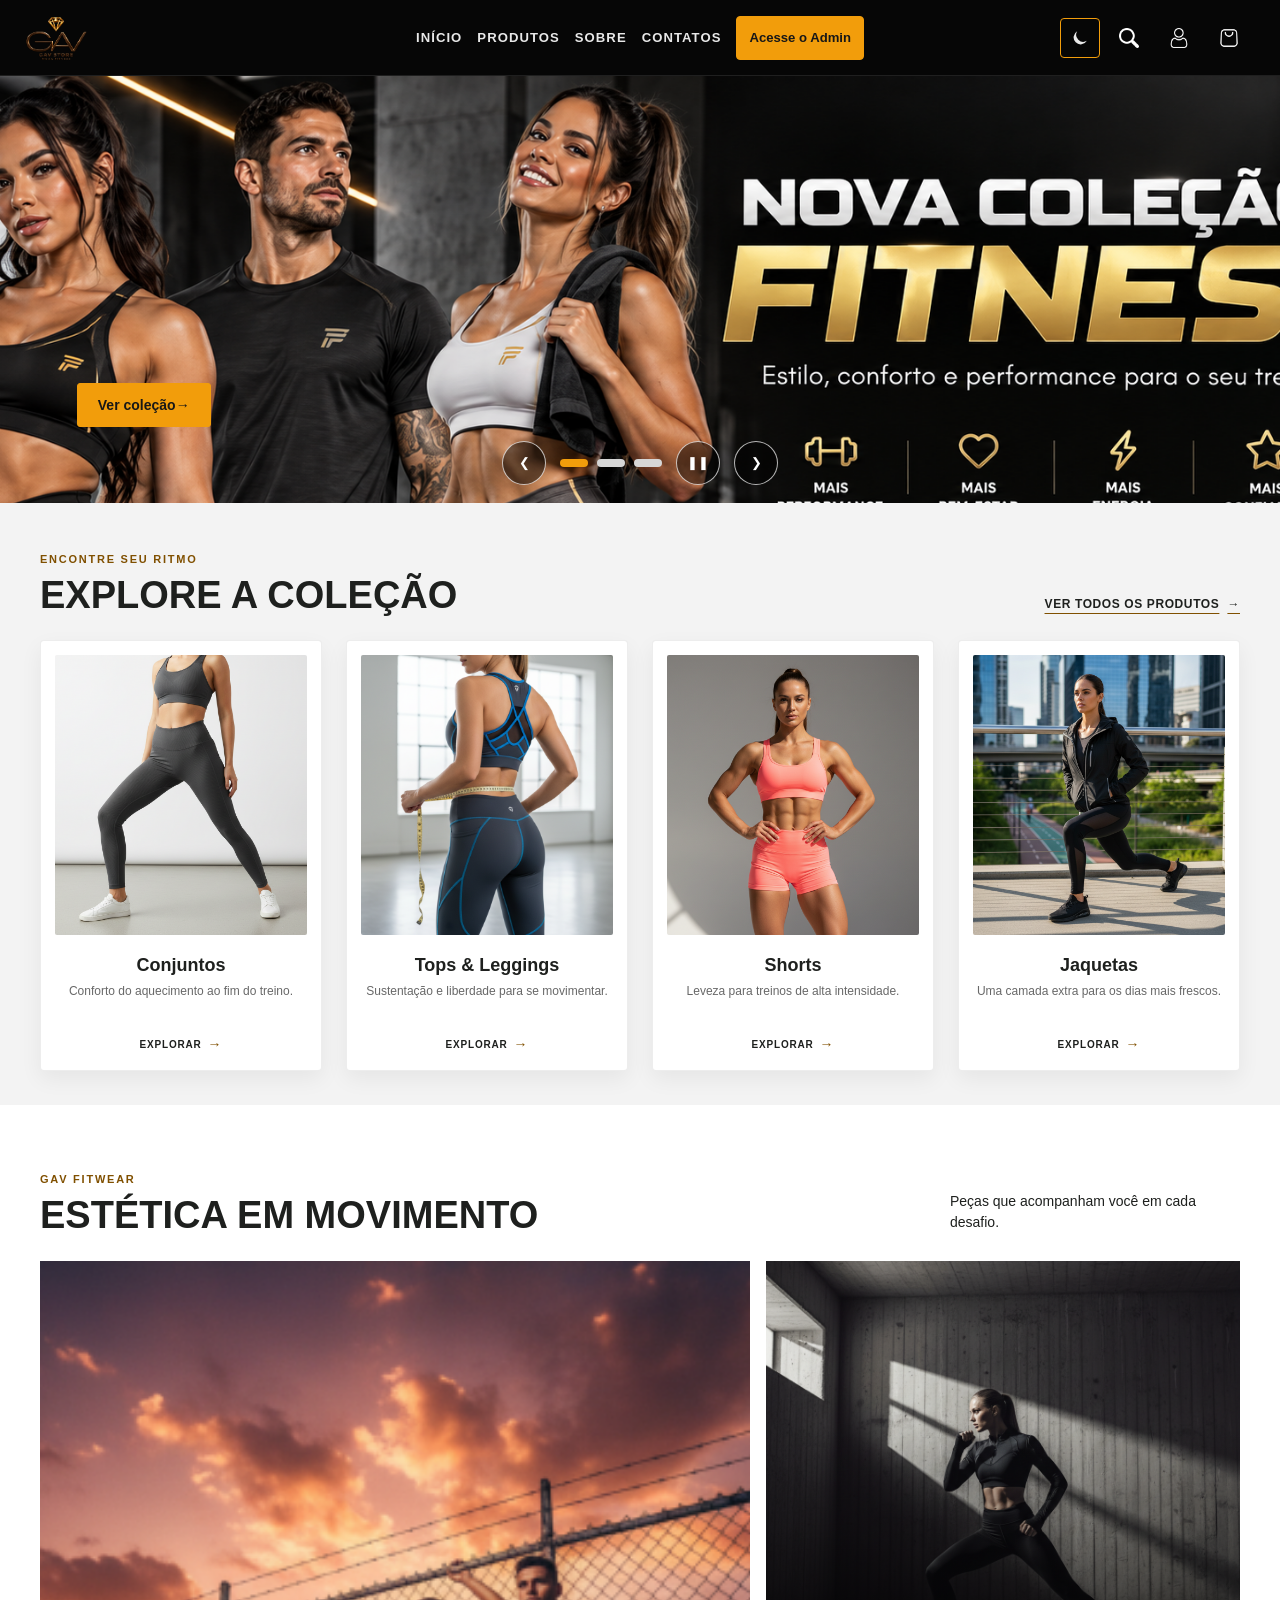
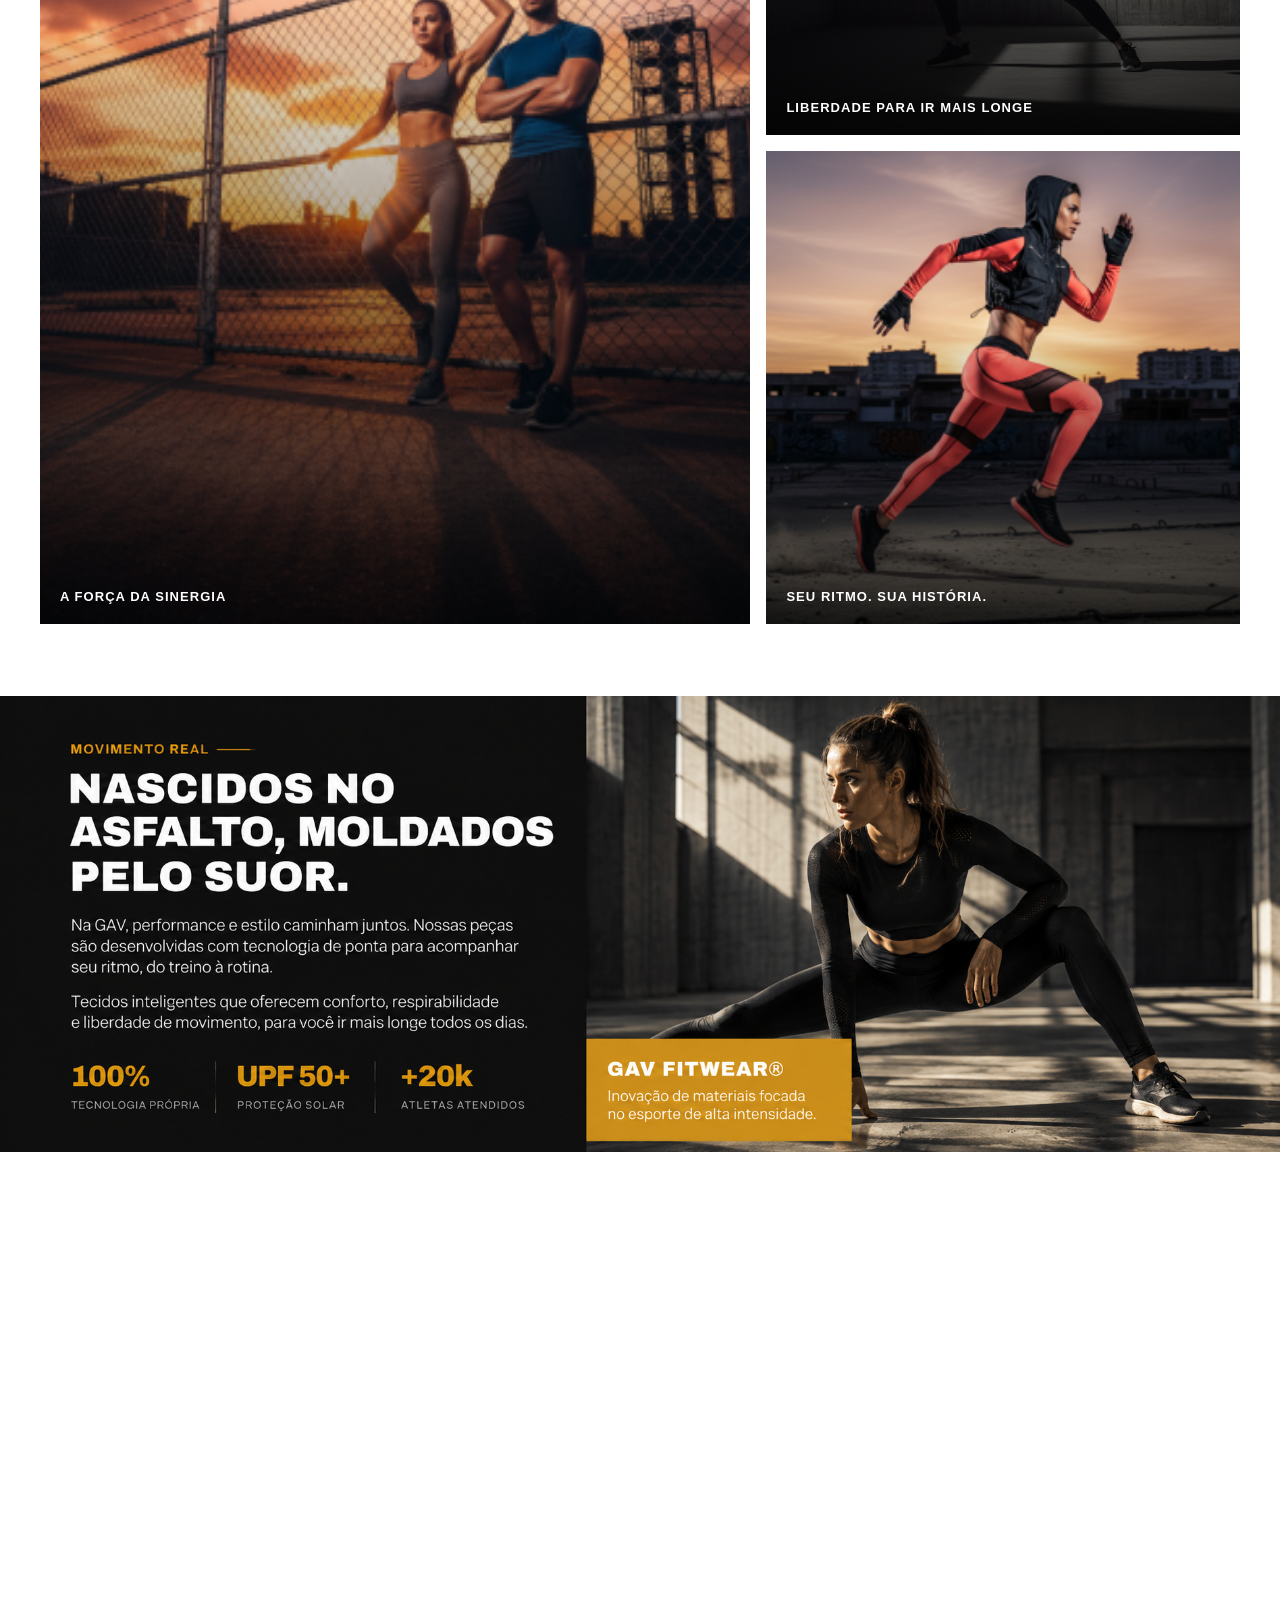
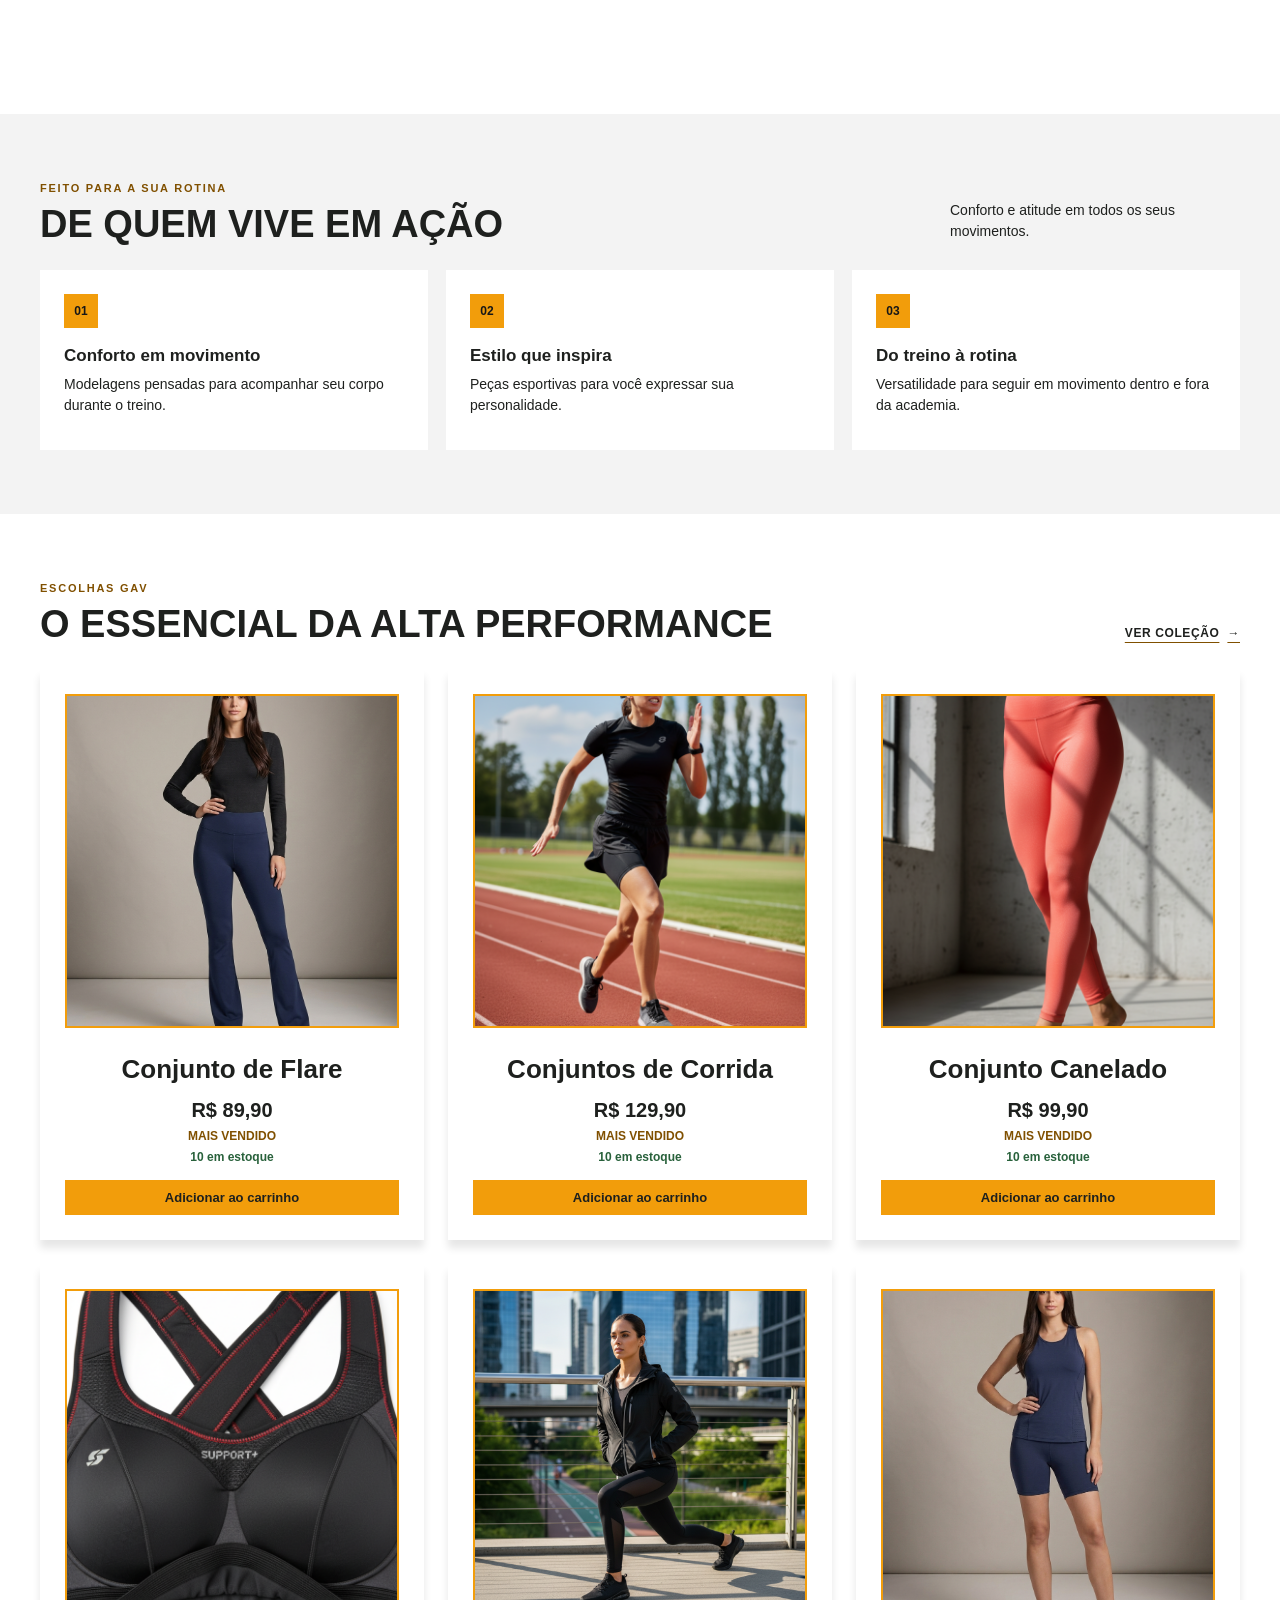
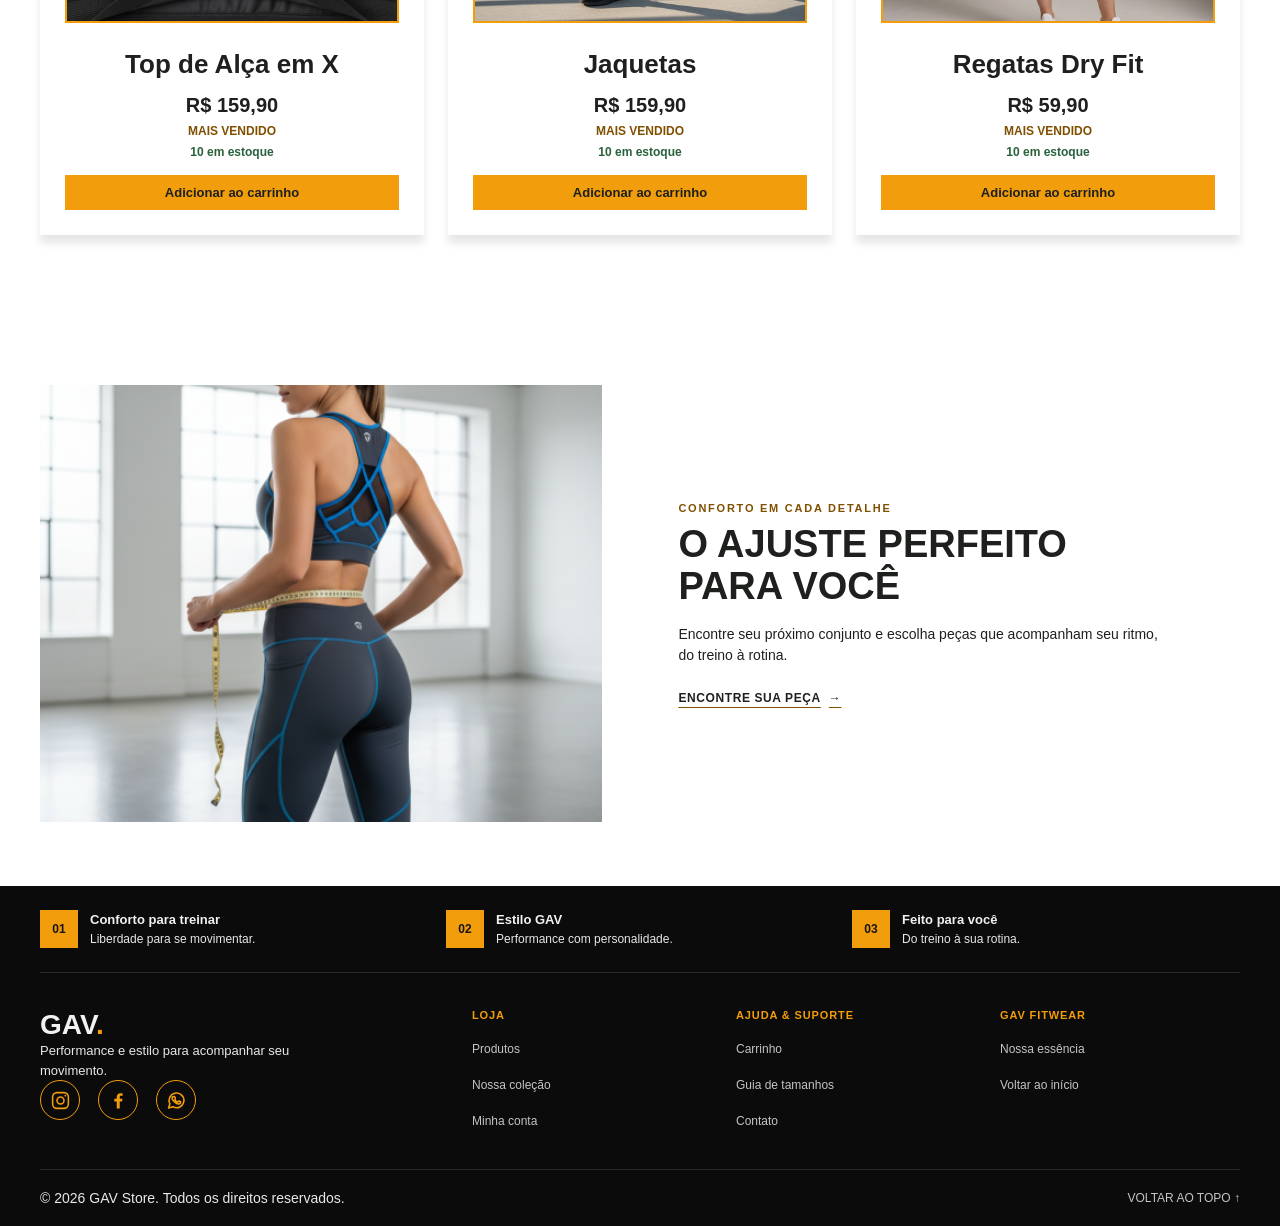
==== commit 09709120: "Alteração" ====
--- a/index.html
+++ b/index.html
@@ -3,11 +3,13 @@
 <head>
     <meta charset="UTF-8">
     <meta name="viewport" content="width=device-width, initial-scale=1.0">
-    <title>GAV Store</title>
+    <meta name="description" content="Roupas esportivas GAV Store para acompanhar seu movimento, do treino à rotina.">
+    <title>GAV Store | Moda esportiva</title>
     <link rel="stylesheet" href="style.css">
     
 </head>
 <body id="Inicio">
+    <a class="atalho-conteudo" href="#conteudo-principal">Pular para o conteúdo principal</a>
     <header class="cabecalho">
       <a class="link-logo" href="#Inicio" aria-label="GAV Store - início">
         <img class="logo-imagem" src="imagens/logo3d.png" alt="Logo da GAV Store" width="150" height="150">
@@ -24,19 +26,21 @@
       </a>
       <button class="alternar-tema" type="button" aria-label="Ativar tema escuro" aria-pressed="false"></button>
                 <div id="topo">
-            <nav class="menu"> 
+            <nav class="menu" aria-label="Navegação principal"> 
                 <a href="#Inicio">INÍCIO</a>
                 <a href="#Produto" data-menu-site="produtos">PRODUTOS</a>
                 <a href="#Sobre" data-menu-site="menuSobre">SOBRE</a>
                 <a href="#Contatos" data-menu-site="menuContatos">CONTATOS</a>
+                <a class="link-admin-publico" href="menu.html" target="_blank" rel="noopener noreferrer" aria-label="Abrir painel administrativo em uma nova aba">Acesse o Admin</a>
             </nav>
 
         </div>
       </header>
 
-      <main>
+      <main id="conteudo-principal" tabindex="-1">
         <section class="carrossel" data-area-site="carrossel" aria-label="Destaques da GAV Store" aria-roledescription="carrossel">
-          <div class="carrossel-slides">
+          <h1 class="texto-acessivel">Moda esportiva GAV Store</h1>
+          <div class="carrossel-slides" id="destaques-slides" aria-live="off">
             <article class="carrossel-slide ativo" aria-label="1 de 3" aria-roledescription="slide" aria-hidden="false">
               <img data-imagem-site="slide1" src="imagens/banner.png" alt="Atleta correndo em uma pista urbana ao entardecer">
               <a class="botao-banner" data-texto-site="botaoSlide1" href="#Produto">Ver coleção <span aria-hidden="true">&rarr;</span></a>
@@ -48,7 +52,7 @@
               <img data-imagem-site="slide3" src="imagens/figma/treino-dupla-por-do-sol.png" alt="Duas pessoas treinando em uma quadra ao pôr do sol">
               <div class="carrossel-legenda">
                 <span>FEITO PARA VOCÊ</span>
-                <h1>Seu movimento, suas regras.</h1>
+                <h2>Seu movimento, suas regras.</h2>
                 <p data-texto-site="descricaoSlide">Encontre peças que acompanham cada treino.</p>
                 <a href="#Produto" class="botao-banner" data-texto-site="botaoSlide3">Explore os produtos</a>
               </div>
@@ -56,21 +60,22 @@
           </div>
 
           <div class="carrossel-controles">
-            <button class="carrossel-seta anterior" type="button" aria-label="Slide anterior">
+            <button class="carrossel-seta anterior" type="button" aria-label="Slide anterior" aria-controls="destaques-slides">
               <span aria-hidden="true">&#10094;</span>
             </button>
-            <div class="carrossel-indicadores" aria-label="Escolher destaque">
-              <button class="ativo" type="button" aria-label="Ir para o slide 1" aria-current="true"></button>
-              <button type="button" aria-label="Ir para o slide 2"></button>
-              <button type="button" aria-label="Ir para o slide 3"></button>
-            </div>
-            <button class="carrossel-pausa" type="button" aria-label="Pausar carrossel" aria-pressed="false">
+            <div class="carrossel-indicadores" role="group" aria-label="Escolher destaque">
+              <button class="ativo" type="button" aria-label="Ir para o slide 1" aria-controls="destaques-slides" aria-current="true"></button>
+              <button type="button" aria-label="Ir para o slide 2" aria-controls="destaques-slides"></button>
+              <button type="button" aria-label="Ir para o slide 3" aria-controls="destaques-slides"></button>
+            </div>
+            <button class="carrossel-pausa" type="button" aria-label="Pausar carrossel" aria-pressed="false" aria-controls="destaques-slides">
               <span aria-hidden="true">&#10074;&#10074;</span>
             </button>
-            <button class="carrossel-seta proximo" type="button" aria-label="Próximo slide">
+            <button class="carrossel-seta proximo" type="button" aria-label="Próximo slide" aria-controls="destaques-slides">
               <span aria-hidden="true">&#10095;</span>
             </button>
           </div>
+          <p class="texto-acessivel" id="aviso-carrossel" role="status" aria-live="polite"></p>
         </section>
 
         <section class="colecao-inicial" data-area-site="colecao" aria-labelledby="colecao-inicial-titulo">
@@ -119,7 +124,7 @@
           </div>
           <div class="galeria-movimento">
             <a class="imagem-movimento destaque-movimento" href="#Produto">
-              <img data-imagem-site="galeria1" src="imagens/figma/treino-dupla-por-do-sol-preview.png" alt="Atleta correndo em uma pista urbana ao entardecer">
+              <img data-imagem-site="galeria1" src="imagens/figma/treino-dupla-por-do-sol-preview.png" alt="Duas pessoas treinando juntas ao pôr do sol">
               <span>A FORÇA DA SINERGIA</span>
             </a>
             <a class="imagem-movimento" href="#Produto">
@@ -127,7 +132,7 @@
               <span>LIBERDADE PARA IR MAIS LONGE</span>
             </a>
             <a class="imagem-movimento" href="#Produto"> 
-              <img data-imagem-site="galeria3" src="imagens/figma/corrida-urbana-preview.png" alt="Duas pessoas treinando em uma quadra ao pôr do sol">
+              <img data-imagem-site="galeria3" src="imagens/figma/corrida-urbana-preview.png" alt="Atleta correndo em uma via urbana">
               <span>SEU RITMO. SUA HISTÓRIA.</span>
             </a>
           </div>
@@ -179,7 +184,7 @@
             </div>
             <a class="link-secao" href="#Produto">VER COLEÇÃO <span aria-hidden="true">&rarr;</span></a>
           </div>
-          <div class="secao-cards" id="lista-produtos" aria-live="polite"></div>
+          <div class="secao-cards" id="lista-produtos"></div>
           <p id="aviso-produtos" role="alert" aria-live="assertive"></p>
         </section>
 
@@ -195,7 +200,7 @@
       </main>
 
       <footer class="rodape" id="Contatos">
-        <div class="beneficios-rodape" data-area-site="beneficiosRodape" aria-label="Diferenciais da GAV Store">
+        <div class="beneficios-rodape" data-area-site="beneficiosRodape" role="group" aria-label="Diferenciais da GAV Store">
           <div><span aria-hidden="true">01</span><p><strong>Conforto para treinar</strong><br>Liberdade para se movimentar.</p></div>
           <div><span aria-hidden="true">02</span><p><strong>Estilo GAV</strong><br>Performance com personalidade.</p></div>
           <div><span aria-hidden="true">03</span><p><strong>Feito para você</strong><br>Do treino à sua rotina.</p></div>
@@ -204,7 +209,7 @@
           <div class="rodape-marca">
             <a class="marca-rodape" href="#Inicio">GAV<span>.</span></a>
             <p>Performance e estilo para acompanhar seu movimento.</p>
-            <div class="redes-sociais" aria-label="Redes sociais da GAV Store">
+            <div class="redes-sociais" role="group" aria-label="Redes sociais da GAV Store">
               <a href="https://www.instagram.com/" data-rede-social="instagram" target="_blank" rel="noopener noreferrer" aria-label="Instagram" title="Instagram">
                 <svg viewBox="0 0 24 24" aria-hidden="true">
                   <rect x="3" y="3" width="18" height="18" rx="5"></rect>
--- a/style.css
+++ b/style.css
@@ -3,7 +3,6 @@
   color: var(--cor-texto);
   font-family: Arial, Helvetica, sans-serif;
   margin: 0;
-  overflow-x: hidden;
   box-sizing: border-box;
 }
 
@@ -16,6 +15,10 @@
   --cor-texto: #1e201e;
   --cor-texto-suave: #686868;
   --cor-preco: #1e201e;
+  --cor-texto-acento: #805000;
+  --cor-estoque: #28613b;
+  --cor-sem-estoque: #8a2929;
+  --cor-texto-alerta: #8b2929;
 }
 
 body[data-tema="escuro"] {
@@ -27,6 +30,10 @@
   --cor-texto: #f1f1f1;
   --cor-texto-suave: #c4c4c4;
   --cor-preco: #f1f1f1;
+  --cor-texto-acento: #ffc14f;
+  --cor-estoque: #8bd49e;
+  --cor-sem-estoque: #ff9c9c;
+  --cor-texto-alerta: #ff9c9c;
 }
 
 *,
@@ -41,16 +48,54 @@
 
 
 h1 {
-    color: rgb(225, 225, 225);
-    font-family: Arial, sans-serif;
-
+  color: var(--cor-texto);
+  font-family: Arial, sans-serif;
 }
 
 p {
-    color: rgb(255, 255, 255);
-    font-size: 14px;
-    line-height: 1.5; 
-    
+  color: var(--cor-texto);
+  font-size: 14px;
+  line-height: 1.5;
+}
+
+.atalho-conteudo {
+  position: fixed;
+  z-index: 1000;
+  top: 8px;
+  left: 8px;
+  padding: 12px 16px;
+  transform: translateY(calc(-100% - 16px));
+  border-radius: 4px;
+  background: #fff;
+  color: #171717;
+  font-weight: 700;
+  text-decoration: underline;
+}
+
+.atalho-conteudo:focus {
+  transform: translateY(0);
+}
+
+.texto-acessivel {
+  position: absolute;
+  width: 1px;
+  height: 1px;
+  overflow: hidden;
+  clip: rect(0, 0, 0, 0);
+  white-space: nowrap;
+  clip-path: inset(50%);
+}
+
+:where(a, button, input, select, textarea, summary, [tabindex]):focus-visible {
+  outline: 3px solid #075fcc;
+  outline-offset: 3px;
+  box-shadow: 0 0 0 6px #fff;
+}
+
+main[id],
+section[id],
+footer[id] {
+  scroll-margin-top: 1rem;
 }
 
 .cabecalho {
@@ -216,6 +261,9 @@
 
 .menu a {
   position: relative;
+  display: inline-flex;
+  min-height: 24px;
+  align-items: center;
   padding: 10px 0;
   color: #e8e8e8;
   text-decoration: none;
@@ -345,7 +393,7 @@
   letter-spacing: 0.18em;
 }
 
-.carrossel-legenda h1 {
+.carrossel-legenda h2 {
   max-width: 560px;
   margin: 12px 0;
   color: #fff;
@@ -361,7 +409,9 @@
 }
 
 .botao-banner {
-  display: inline-block;
+  display: inline-flex;
+  min-height: 44px;
+  align-items: center;
   padding: 12px 20px;
   border: 1px solid #f29d0b;
   border-radius: 3px;
@@ -398,8 +448,8 @@
 .carrossel-seta,
 .carrossel-pausa {
   display: grid;
-  width: 38px;
-  height: 38px;
+  width: 44px;
+  height: 44px;
   place-items: center;
   border: 1px solid rgba(255, 255, 255, 0.7);
   border-radius: 50%;
@@ -424,19 +474,30 @@
 }
 
 .carrossel-indicadores button {
+  position: relative;
   width: 28px;
-  height: 12px;
+  min-width: 24px;
+  height: 24px;
   padding: 0;
   border: 0;
+  background-color: transparent;
+  cursor: pointer;
+}
+
+.carrossel-indicadores button::before {
+  position: absolute;
+  inset: 8px 0;
   border-radius: 8px;
-  background-color: rgba(255, 255, 255, 0.55);
-  cursor: pointer;
-  transition: background-color 0.2s ease, width 0.2s ease;
-}
-
-.carrossel-indicadores button.ativo {
-  width: 42px;
+  background-color: #d6d6d6;
+  content: "";
+}
+
+.carrossel-indicadores button.ativo::before {
   background-color: #f29d0b;
+}
+
+.carrossel-indicadores button:focus-visible {
+  outline-offset: 1px;
 }
 
 @media (prefers-reduced-motion: reduce) {
@@ -490,7 +551,7 @@
 }
 
 .sobretitulo {
-  color: #d88700;
+  color: var(--cor-texto-acento);
   font-size: 11px;
   font-weight: bold;
   letter-spacing: 0.16em;
@@ -660,6 +721,8 @@
 
 .link-categoria {
   display: inline-flex;
+  min-height: 24px;
+  align-items: center;
   align-items: center;
   gap: 6px;
   color: var(--cor-texto);
@@ -671,11 +734,11 @@
 
 .link-categoria:hover,
 .link-categoria:focus-visible {
-  color: #b87500;
+  color: var(--cor-texto-acento);
 }
 
 .link-categoria span {
-  color: #d88700;
+  color: var(--cor-texto-acento);
   font-size: 14px;
 }
 
@@ -686,19 +749,20 @@
 
 .link-secao {
   display: inline-flex;
+  min-height: 24px;
   align-items: center;
   gap: 8px;
   color: var(--cor-texto);
   font-size: 12px;
   font-weight: bold;
   letter-spacing: 0.05em;
-  text-decoration-color: #d88700;
+  text-decoration-color: var(--cor-texto-acento);
   text-underline-offset: 5px;
 }
 
 .link-secao:hover,
 .link-secao:focus-visible {
-  color: #d88700;
+  color: var(--cor-texto-acento);
 }
 
 .guia-tamanhos {
@@ -828,9 +892,35 @@
 
 .rodape-links a,
 .rodape-final a {
+  display: inline-flex;
+  min-height: 24px;
+  align-items: center;
   color: #c4c4c4;
   font-size: 12px;
   text-decoration: none;
+}
+
+.menu .link-admin-publico {
+  justify-content: center;
+  min-height: 44px;
+  padding: 0 12px;
+  border: 1px solid #f29d0b;
+  border-radius: 4px;
+  background-color: #f29d0b;
+  color: #171717;
+  font-weight: 700;
+  letter-spacing: normal;
+  white-space: nowrap;
+}
+
+.menu .link-admin-publico::after {
+  content: none;
+}
+
+.menu .link-admin-publico:hover,
+.menu .link-admin-publico:focus-visible {
+  background-color: #fff;
+  color: #171717;
 }
 
 .rodape-links a:hover,
@@ -984,7 +1074,11 @@
 .card .miniatura-produto.selecionada,
 .card .miniatura-produto:focus-visible {
   border: 2px solid #f29d0b;
-  outline: 0;
+}
+
+.card .miniatura-produto:focus-visible {
+  outline: 3px solid #075fcc;
+  outline-offset: 2px;
 }
 
 .card .miniatura-produto img {
@@ -1006,7 +1100,7 @@
 }
 
 .card p {
-  color: #efb70f;
+  color: var(--cor-texto-acento);
   font-size: 14px;
 }
 
@@ -1018,7 +1112,7 @@
 }
 
 .etiqueta {
-  color: #f29d0b;
+  color: var(--cor-texto-acento);
   display: block;
   font-size: 12px;
   font-weight: bold;
@@ -1027,13 +1121,13 @@
 
 .card .estoque-produto {
   margin: 5px 0 0;
-  color: #3d7950;
+  color: var(--cor-estoque);
   font-size: 12px;
   font-weight: 700;
 }
 
 .card .estoque-produto.sem-estoque {
-  color: #a23d3d;
+  color: var(--cor-sem-estoque);
 }
 
 .botao-carrinho {
@@ -1141,7 +1235,7 @@
 }
 
 .selo-cadastro {
-  color: #d88700;
+  color: var(--cor-texto-acento);
   font-size: 12px;
   font-weight: bold;
   letter-spacing: 0.16em;
@@ -1172,6 +1266,12 @@
   color: var(--cor-texto);
   font-size: 14px;
   font-weight: bold;
+}
+
+.ajuda-cadastro {
+  color: var(--cor-texto-suave);
+  font-size: 13px;
+  line-height: 1.5;
 }
 
 .campo-cadastro input {
@@ -1186,14 +1286,18 @@
 }
 
 .campo-cadastro input:focus-visible {
-  border-color: #d88700;
-  outline: 2px solid #f29d0b;
-  outline-offset: 2px;
+  border-color: #075fcc;
+  outline: 3px solid #075fcc;
+  outline-offset: 3px;
 }
 
 .botao-cadastro {
+  display: inline-flex;
+  align-items: center;
+  justify-content: center;
   min-height: 46px;
   margin-top: 4px;
+  padding: 10px 14px;
   border: 0;
   border-radius: 5px;
   background-color: #f29d0b;
@@ -1209,6 +1313,10 @@
   background-color: #db8b00;
 }
 
+a.botao-cadastro {
+  text-decoration: none;
+}
+
 .aviso-cadastro {
   margin: 0;
   color: var(--cor-texto);
@@ -1216,23 +1324,95 @@
 }
 
 .voltar-loja {
-  display: inline-block;
+  display: inline-flex;
+  min-height: 24px;
+  align-items: center;
   margin-top: 20px;
   color: var(--cor-texto);
   font-size: 14px;
-  text-decoration-color: #d88700;
+  text-decoration-color: var(--cor-texto-acento);
   text-underline-offset: 3px;
 }
 
 .voltar-loja:hover,
 .voltar-loja:focus-visible {
-  color: #d88700;
+  color: var(--cor-texto-acento);
 }
 
 .pagina-carrinho {
   width: min(100% - 40px, 1200px);
   margin: 0 auto;
   padding: 52px 0 72px;
+}
+
+.pagina-pesquisa {
+  width: min(100% - 40px, 1200px);
+  min-height: calc(100vh - 240px);
+  margin: 0 auto;
+  padding: 52px 0 72px;
+}
+
+.cabecalho-pesquisa {
+  margin-bottom: 28px;
+}
+
+.cabecalho-pesquisa h1 {
+  margin: 8px 0;
+  color: var(--cor-texto);
+  font-size: clamp(28px, 5vw, 40px);
+}
+
+.cabecalho-pesquisa p,
+.instrucao-pesquisa {
+  color: var(--cor-texto-suave);
+}
+
+.formulario-pesquisa {
+  max-width: 700px;
+  margin-bottom: 40px;
+}
+
+.formulario-pesquisa > label {
+  display: block;
+  margin-bottom: 8px;
+  color: var(--cor-texto);
+  font-weight: 700;
+}
+
+.campo-pesquisa {
+  display: flex;
+  gap: 10px;
+}
+
+.campo-pesquisa input {
+  min-width: 0;
+  min-height: 46px;
+  flex: 1;
+  padding: 10px 12px;
+  border: 1px solid #767676;
+  border-radius: 5px;
+  background: var(--cor-fundo);
+  color: var(--cor-texto);
+  font: inherit;
+}
+
+.instrucao-pesquisa {
+  margin: 8px 0 0;
+  font-size: 13px;
+}
+
+.resultados-pesquisa > h2 {
+  color: var(--cor-texto);
+}
+
+.estado-sem-resultados {
+  padding: 18px;
+  border: 1px solid var(--cor-texto-suave);
+  color: var(--cor-texto);
+}
+
+#lista-produtos .card[hidden] {
+  display: none !important;
 }
 
 .cabecalho-carrinho {
@@ -1280,8 +1460,11 @@
 
 .titulo-cartao-carrinho a,
 .aviso-conta-carrinho a {
-  color: var(--cor-texto);
-  text-decoration-color: #d88700;
+  display: inline-flex;
+  min-height: 24px;
+  align-items: center;
+  color: var(--cor-texto);
+  text-decoration-color: var(--cor-texto-acento);
   text-underline-offset: 3px;
 }
 
@@ -1317,7 +1500,7 @@
 }
 
 .detalhes-item-carrinho .aviso-estoque-carrinho {
-  color: #a54713;
+  color: var(--cor-texto-alerta);
   font-size: 12px;
   line-height: 1.45;
 }
@@ -1340,11 +1523,12 @@
 
 .remover-item-carrinho {
   display: block;
+  min-height: 44px;
   margin-top: 8px;
-  padding: 0;
+  padding: 8px 0;
   border: 0;
   background: transparent;
-  color: #a24232;
+  color: var(--cor-texto-alerta);
   font: inherit;
   font-size: 13px;
   text-decoration: underline;
@@ -1477,7 +1661,7 @@
     background: linear-gradient(0deg, rgba(0, 0, 0, 0.88), rgba(0, 0, 0, 0.25) 72%, transparent);
   }
 
-  .carrossel-legenda h1 {
+  .carrossel-legenda h2 {
     max-width: 360px;
     margin: 8px 0;
     font-size: clamp(28px, 9vw, 42px);
@@ -1510,12 +1694,9 @@
   }
 
   .carrossel-indicadores button {
-    width: 20px;
-    height: 10px;
-  }
-
-  .carrossel-indicadores button.ativo {
-    width: 32px;
+    width: 28px;
+    min-width: 24px;
+    height: 24px;
   }
 
   .lupa,
@@ -1721,6 +1902,16 @@
     padding: 32px 0 48px;
   }
 
+  .pagina-pesquisa {
+    width: calc(100% - 28px);
+    padding: 32px 0 48px;
+  }
+
+  .campo-pesquisa {
+    align-items: stretch;
+    flex-direction: column;
+  }
+
   .layout-carrinho {
     grid-template-columns: 1fr;
     gap: 16px;
@@ -1738,3 +1929,20 @@
     grid-column: auto;
   }
 }
+
+@media (prefers-reduced-motion: reduce) {
+  *,
+  *::before,
+  *::after {
+    scroll-behavior: auto !important;
+    animation-duration: 0.01ms !important;
+    animation-iteration-count: 1 !important;
+    transition-duration: 0.01ms !important;
+  }
+}
+
+@media (forced-colors: active) {
+  :where(a, button, input, select, textarea, summary, [tabindex]):focus-visible {
+    outline: 3px solid Highlight;
+  }
+}
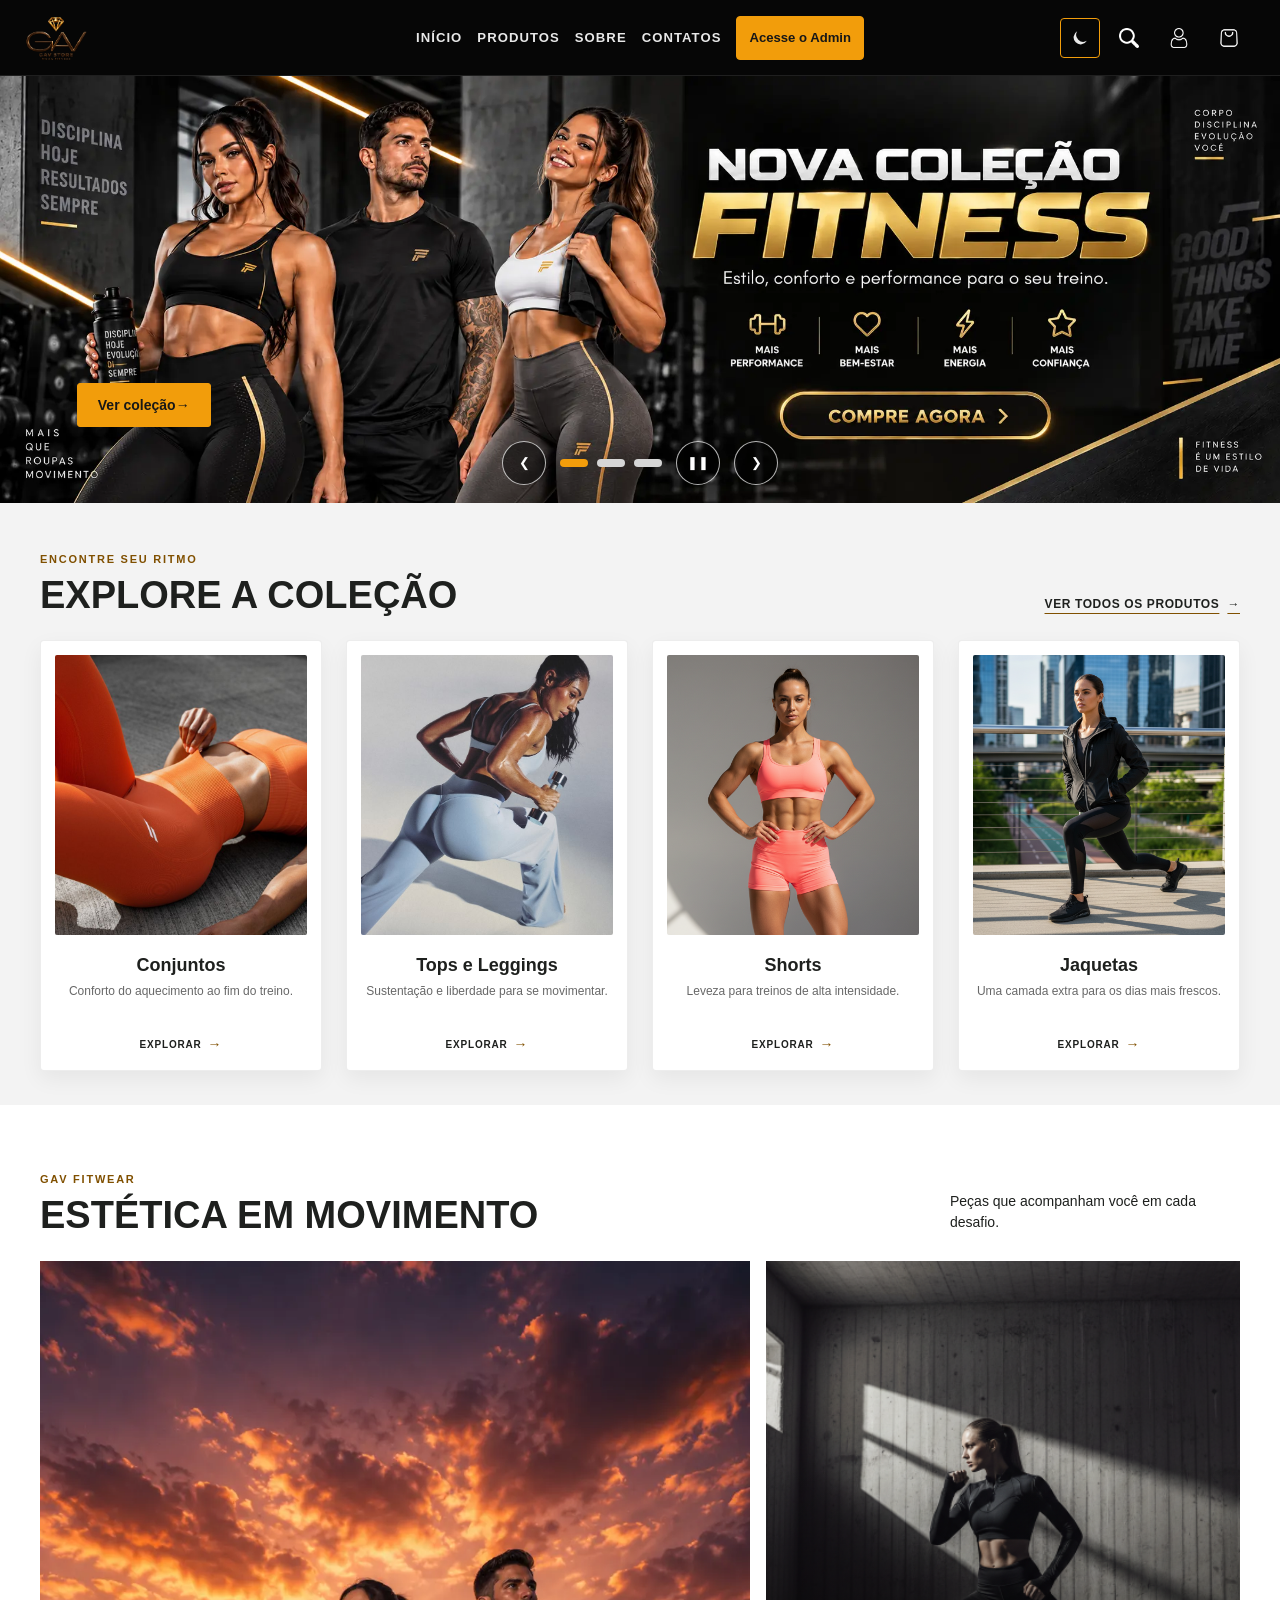
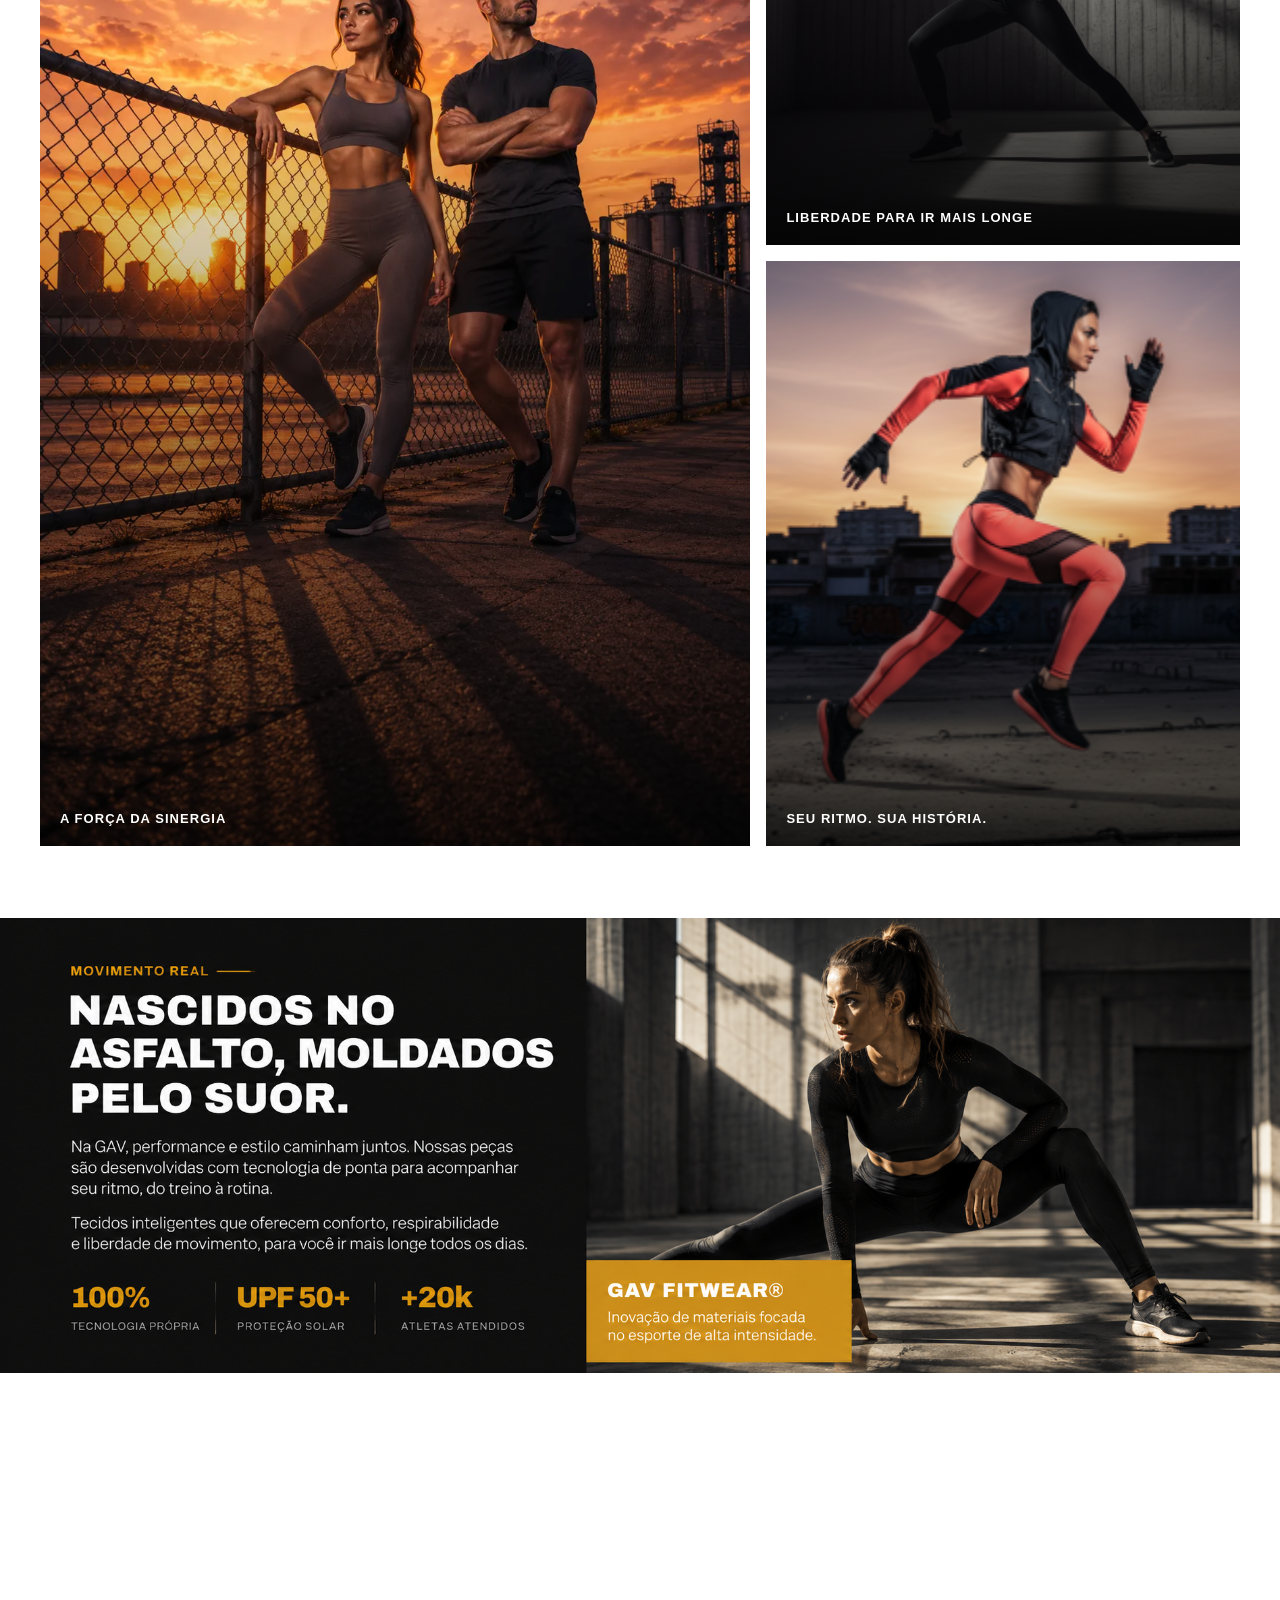
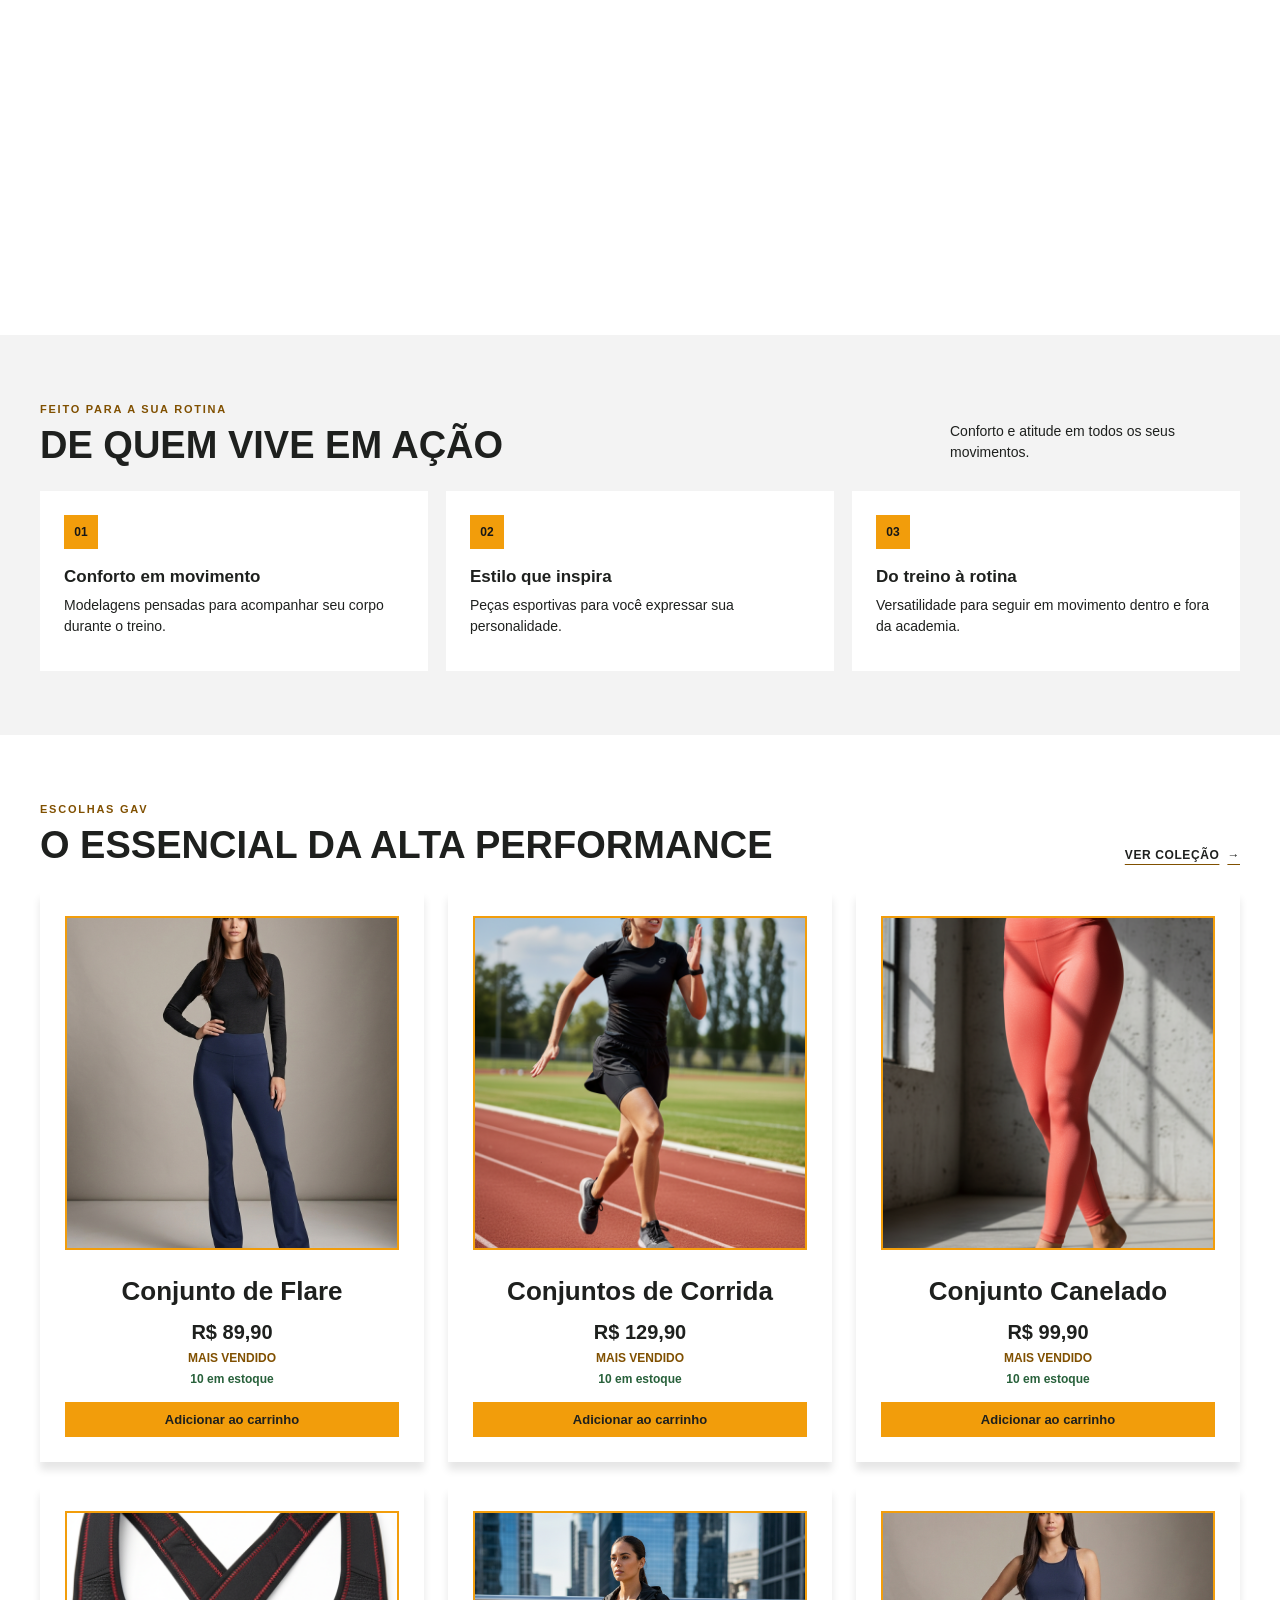
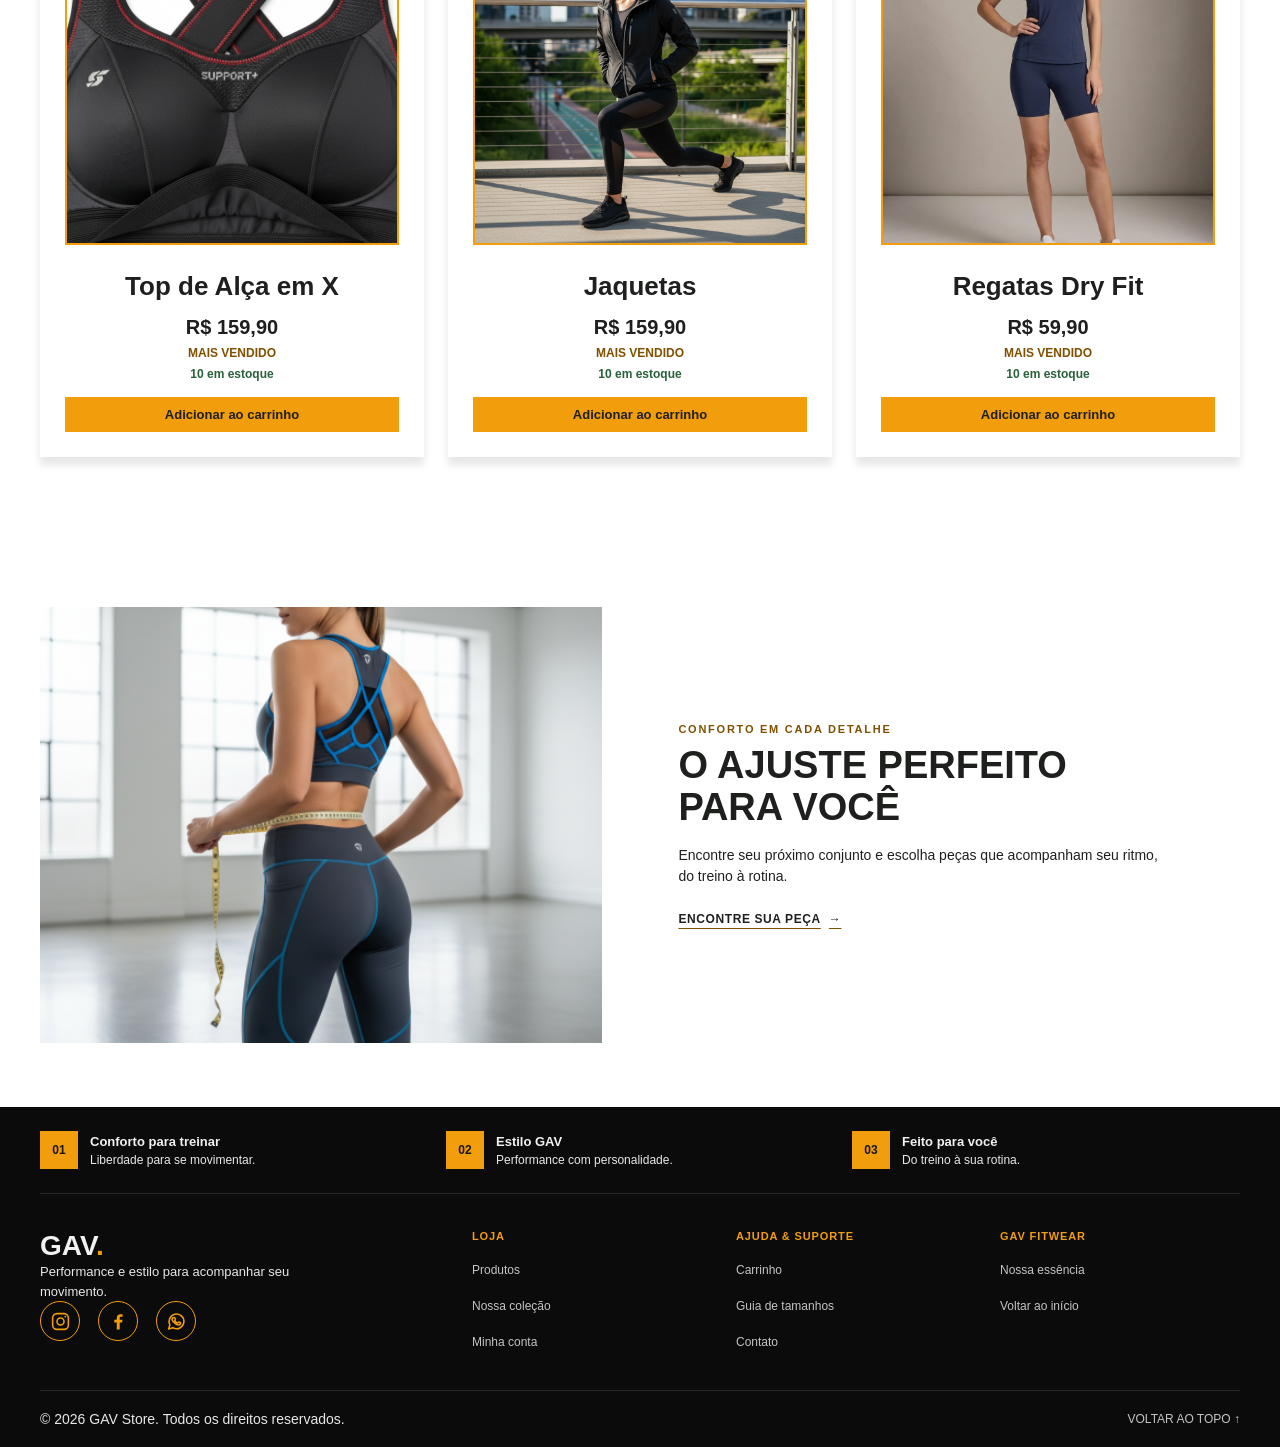
==== commit 2cd12891: "Projeto gav web" ====
--- a/index.html
+++ b/index.html
@@ -42,14 +42,14 @@
           <h1 class="texto-acessivel">Moda esportiva GAV Store</h1>
           <div class="carrossel-slides" id="destaques-slides" aria-live="off">
             <article class="carrossel-slide ativo" aria-label="1 de 3" aria-roledescription="slide" aria-hidden="false">
-              <img data-imagem-site="slide1" src="imagens/banner.png" alt="Atleta correndo em uma pista urbana ao entardecer">
+              <img data-imagem-site="slide1" src="imagens/banner 1.png" alt="Atleta correndo em uma pista urbana ao entardecer">
               <a class="botao-banner" data-texto-site="botaoSlide1" href="#Produto">Ver coleção <span aria-hidden="true">&rarr;</span></a>
             </article>
             <article class="carrossel-slide" aria-label="2 de 3" aria-roledescription="slide" aria-hidden="true" inert>
-              <img data-imagem-site="slide2" src="imagens/figma/atleta-estudio.png" alt="Atleta treinando em um estúdio de concreto iluminado">
+              <img data-imagem-site="slide2" src="imagens/fretegratis.png" alt="frete gratis">
             </article>
             <article class="carrossel-slide" aria-label="3 de 3" aria-roledescription="slide" aria-hidden="true" inert>
-              <img data-imagem-site="slide3" src="imagens/figma/treino-dupla-por-do-sol.png" alt="Duas pessoas treinando em uma quadra ao pôr do sol">
+              <img data-imagem-site="slide3" src="imagens/treinourbannobanner.png" alt="Duas pessoas treinando em uma quadra ao pôr do sol">
               <div class="carrossel-legenda">
                 <span>FEITO PARA VOCÊ</span>
                 <h2>Seu movimento, suas regras.</h2>
@@ -88,14 +88,14 @@
           </div>
           <div class="secao-cards">
           <div class="card">
-            <img data-imagem-site="categoria1" src="imagens/figma/conjunto-preto.png" alt="Conjunto preto de top e legging esportiva">
+            <img data-imagem-site="categoria1" src="imagens/laranja.png" alt="Conjunto preto de top e legging esportiva">
             <h3>Conjuntos</h3>
             <p>Conforto do aquecimento ao fim do treino.</p>
             <a class="link-categoria" href="#Produto">EXPLORAR <span aria-hidden="true">&rarr;</span></a>
           </div>
           <div class="card">
-            <img data-imagem-site="categoria2" src="imagens/figma/ajuste-conjunto-azul.png" alt="Conjunto esportivo azul com detalhes cruzados nas costas">
-            <h3>Tops &amp; Leggings</h3>
+            <img data-imagem-site="categoria2" src="imagens/azul.png" alt="Conjunto esportivo azul com detalhes cruzados nas costas">
+            <h3>Tops e Leggings</h3>
             <p>Sustentação e liberdade para se movimentar.</p>
             <a class="link-categoria" href="#Produto">EXPLORAR <span aria-hidden="true">&rarr;</span></a>
           </div>
@@ -124,7 +124,7 @@
           </div>
           <div class="galeria-movimento">
             <a class="imagem-movimento destaque-movimento" href="#Produto">
-              <img data-imagem-site="galeria1" src="imagens/figma/treino-dupla-por-do-sol-preview.png" alt="Duas pessoas treinando juntas ao pôr do sol">
+              <img data-imagem-site="galeria1" src="imagens/figma/retratopordosol.png" alt="Duas pessoas treinando ao pôr do sol">
               <span>A FORÇA DA SINERGIA</span>
             </a>
             <a class="imagem-movimento" href="#Produto">
@@ -138,7 +138,9 @@
           </div>
         </section>
 
-        <img class="bannercentro" data-area-site="bannerCentro" data-imagem-site="bannerCentro" src="imagens/bannercentro.png" alt="Atleta correndo por uma trilha em meio à natureza" width="1265" height="450">
+        <div class="bannercentro-envoltorio" data-area-site="bannerCentro">
+          <img class="bannercentro" data-imagem-site="bannerCentro" src="imagens/bannercentro.png" alt="Atleta correndo por uma trilha em meio à natureza" width="1265" height="450">
+        </div>
 
         <section class="video-destaque" data-area-site="video" aria-label="Vídeo da GAV Store">
           <iframe
--- a/style.css
+++ b/style.css
@@ -354,8 +354,8 @@
 .carrossel-slide > img {
   display: block;
   width: 100%;
-  height: 150%;
-  object-fit: cover;
+  height: 100%;
+  object-fit: contain;
 }
 
 .carrossel-slide:nth-child(3) > img {
@@ -403,7 +403,7 @@
 
 .carrossel-legenda p {
   max-width: 440px;
-  margin: 0 0 20px;
+  margin: 0 0 60px;
   color: #f1f1f1;
   font-size: clamp(14px, 1.5vw, 19px);
 }
@@ -513,12 +513,18 @@
   }
 }
 
+.bannercentro-envoltorio {
+  display: block;
+  width: min(100% - 0.5px, 1300px);
+  aspect-ratio: 1265 / 450;
+  margin: 8px auto 24px;
+  overflow: hidden;
+}
+
 .bannercentro {
   display: block;
-  width: min(100% - 0.5px, 1300px);
-  height: auto;
-  aspect-ratio: 1265 / 450;
-  margin: 8px auto 24px;
+  width: 100%;
+  height: 100%;
   object-fit: cover;
 }
 
@@ -1786,7 +1792,7 @@
   }
 
   .galeria-movimento {
-    width: calc(100% - 28px);
+    width: calc(100% - 25px);
     grid-template-columns: repeat(2, minmax(0, 1fr));
     grid-template-rows: repeat(2, minmax(150px, 42vw));
     gap: 10px;
